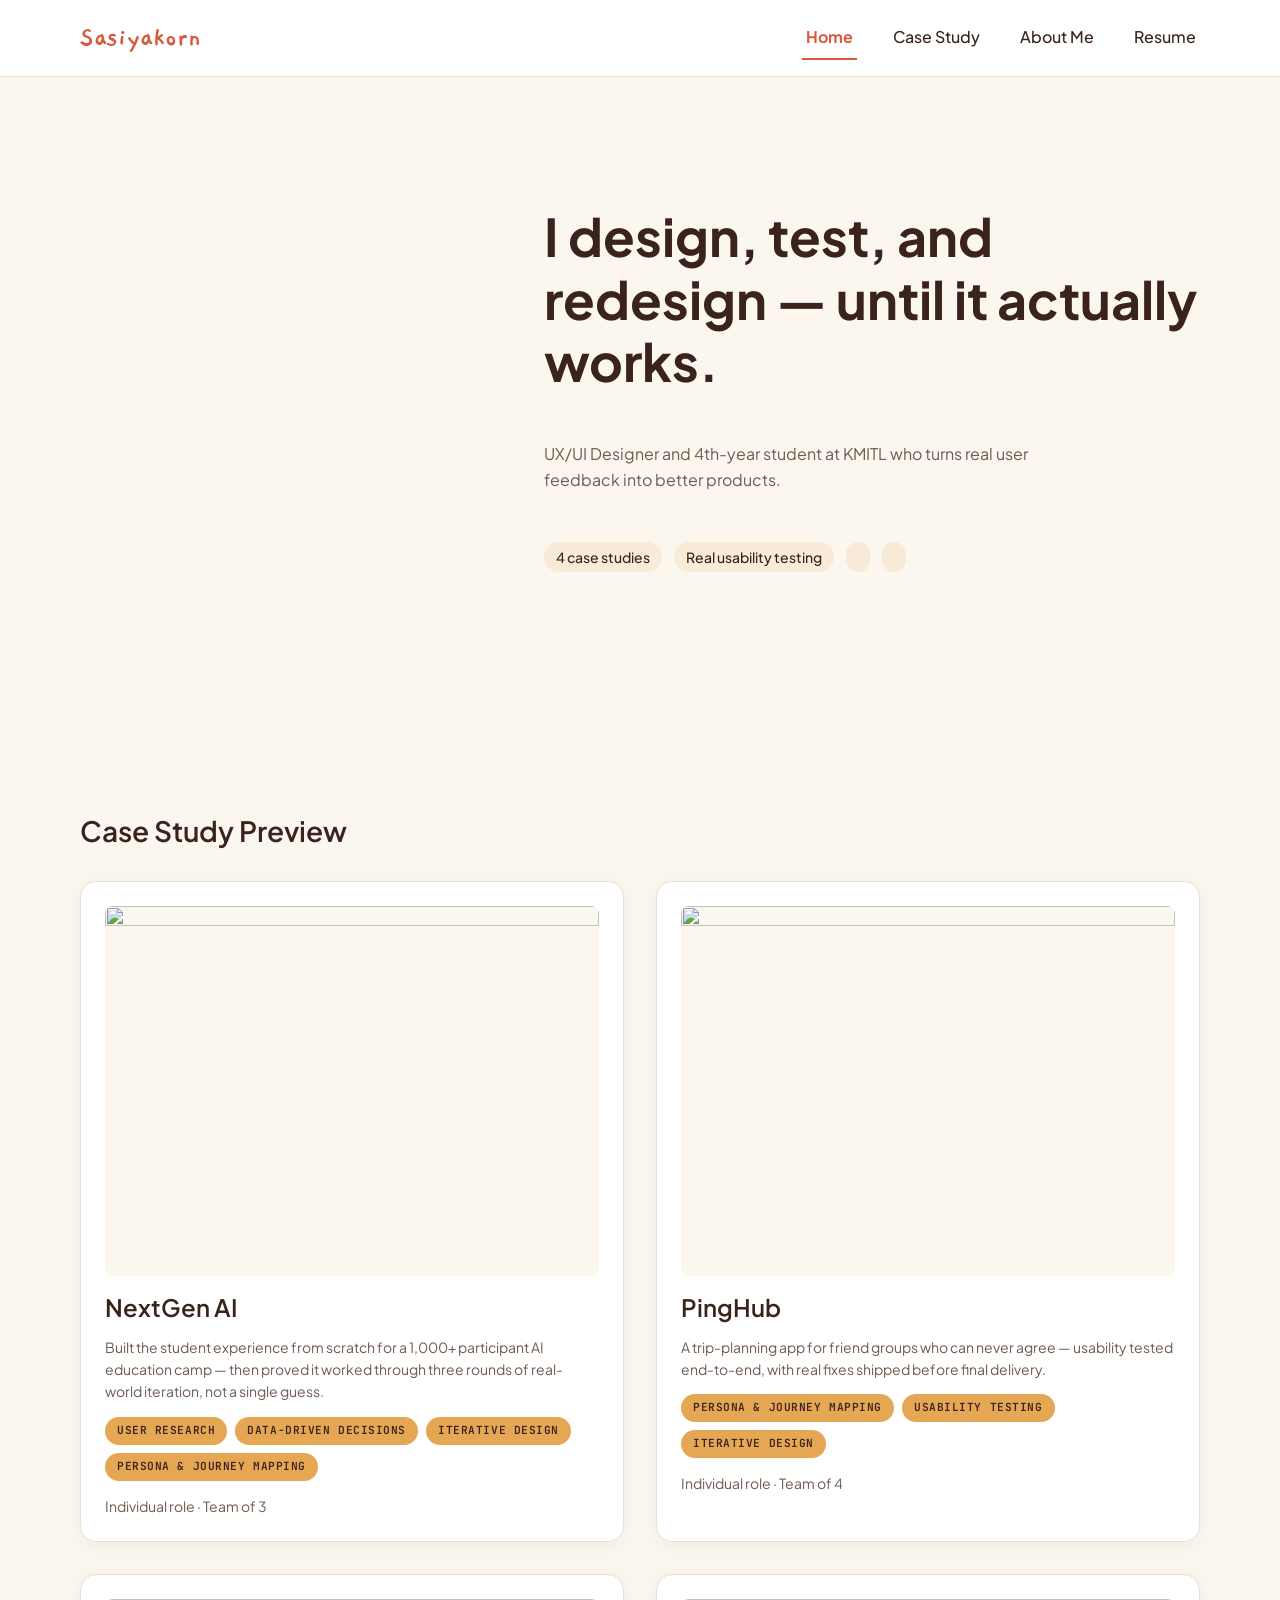
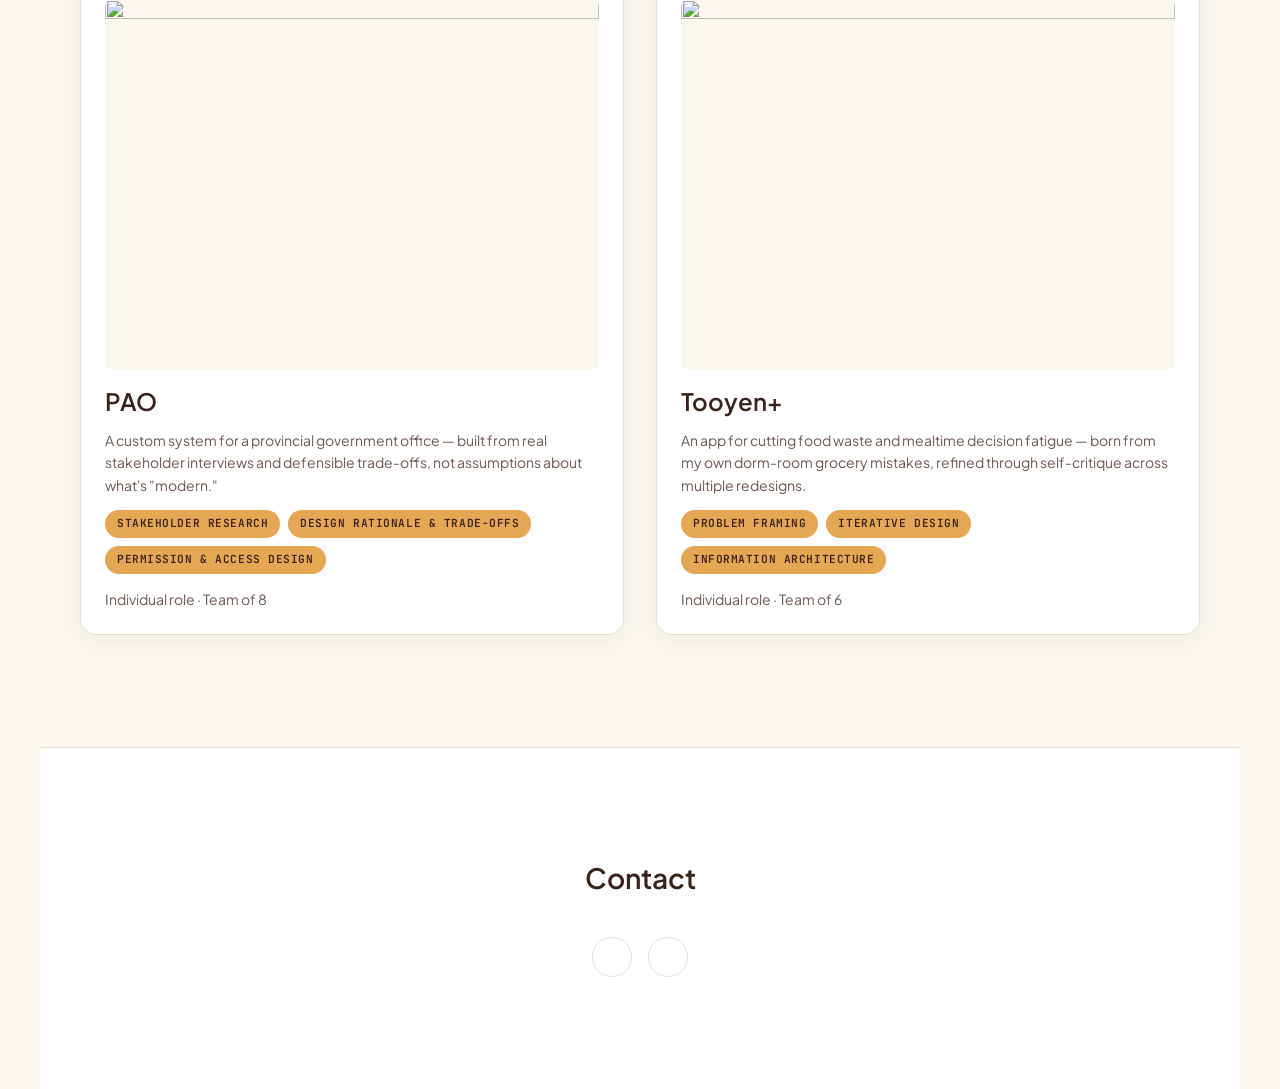
==== index.html @ c7c9c58e "update content" ====
<!DOCTYPE html>
<html lang="th">

<head>
  <meta charset="UTF-8">
  <meta name="viewport" content="width=device-width, initial-scale=1.0">
  <title>Home | [Your Name] — UX/UI Designer Portfolio</title>

  <!-- Google Fonts: Plus Jakarta Sans (Latin) + Kanit (Latin + Thai, for Thai body copy) -->
  <link rel="preconnect" href="https://fonts.googleapis.com">
  <link rel="preconnect" href="https://fonts.gstatic.com" crossorigin>
  <link
    href="https://fonts.googleapis.com/css2?family=Kanit:wght@400;500;600;700&family=Plus+Jakarta+Sans:wght@400;500;600;700&display=swap"
    rel="stylesheet">
  <!-- Nav brand/signature font (Regular + Bold) -->
  <link rel="preconnect" href="https://fonts.googleapis.com">
  <link rel="preconnect" href="https://fonts.gstatic.com" crossorigin>
  <link href="https://fonts.googleapis.com/css2?family=Gaegu:wght@400;700&display=swap" rel="stylesheet">
  <!-- Project tag pill chips (Case Study Preview cards) -->
  <link href="https://fonts.googleapis.com/css2?family=JetBrains+Mono:wght@500;600&display=swap" rel="stylesheet">

  <link rel="stylesheet" href="styles/main.css">
</head>

<body>

  <!-- =========================================================
       GLOBAL NAVIGATION
       Same nav markup copied into: index.html, about.html,
       resume.html, case-studies/template.html (and its copies)
  ========================================================== -->
  <header class="site-header">
    <nav class="main-nav container" aria-label="Main navigation">
      <a href="index.html" class="nav-logo">Sasiyakorn</a>

      <input type="checkbox" id="nav-toggle" class="nav-toggle-checkbox">
      <label for="nav-toggle" class="nav-toggle-label" aria-label="Toggle navigation menu">
        <span class="nav-toggle-icon"></span>
      </label>

      <ul class="nav-list">
        <li class="nav-item"><a href="index.html" class="nav-link" aria-current="page">Home</a></li>
        <li class="nav-item"><a href="index.html#case-study-preview" class="nav-link">Case Study</a></li>
        <li class="nav-item"><a href="about.html" class="nav-link">About Me</a></li>
        <li class="nav-item"><a href="resume.html" class="nav-link">Resume</a></li>
      </ul>
    </nav>
  </header>

  <main>

    <!-- =========================================================
         SITEMAP 1. HOME > HERO SECTION
         ชื่อ, ประโยคแนะนำตัวสั้นๆ 2-3 ประโยค, รูปโปรไฟล์, Skill list
    ========================================================== -->
    <section class="hero-section section container" id="hero">
      <div class="hero-profile-image">
        <!-- placeholder: profile photo -->
        <!-- <img class="hero-profile-img" src="assets/images/profile-home.png" alt=""> -->
        <video autoplay loop muted playsinline width="100%">
          <source src="assets/images/profile-home.mp4" type="video/mp4" />
        </video>
      </div>

      <!-- <h1 class="hero-name hero-title">  <h1 class="hero-name hero-title">Hi there! I am Pingping</h1>
</h1> -->
  <h1 class="hero-name hero-title">I design, test, and redesign — until it actually works.</h1>

      <p class="hero-intro">
        <span class="hero-intro-full">UX/UI Designer and 4th-year student at KMITL who turns real user feedback into better products.</span>
        <span class="hero-intro-short">UX/UI Designer · 4th-year student at KMITL</span>
      </p>

      <ul class="hero-skills-list">
        <!-- placeholder: รายการ Skill ด้าน UX/UI -->
        <li class="hero-skill-item tag">4 case studies</li>
        <li class="hero-skill-item tag">Real usability testing</li>
        <li class="hero-skill-item tag"><!-- e.g. Wireframing --></li>
        <li class="hero-skill-item tag"><!-- e.g. Prototyping --></li>
      </ul>
    </section>

    <!-- =========================================================
         SITEMAP 1. HOME > CASE STUDY PREVIEW
         การ์ดลิงก์ไปยัง 4 โปรเจกต์: NextGen AI, PingHub, PAO, Tooyen+
         เข้าถึงได้ผ่านการ์ดในหน้านี้เท่านั้น (ไม่มีลิงก์ตรงจาก nav)
    ========================================================== -->
    <section class="case-study-preview-section section container" id="case-study-preview">
      <h2 class="section-title">Case Study Preview</h2>

      <div class="case-study-grid portfolio-grid">

        <a href="case-studies/nextgen-ai.html" class="case-study-card card">
          <img class="case-study-card-image" src="assets/images/home/nextgen-ai-thumbnail.png" alt="">
          <h3 class="case-study-card-title">NextGen AI</h3>
          <p class="case-study-card-desc">Built the student experience from scratch for a 1,000+ participant AI education camp —
            then proved it worked through three rounds of real-world iteration, not a single guess.</p>
          <ul class="case-study-card-tags">
            <li class="project-tag">User Research</li>
            <li class="project-tag">Data-Driven Decisions</li>
            <li class="project-tag">Iterative Design</li>
            <li class="project-tag">Persona &amp; Journey Mapping</li>
          </ul>
          <p class="case-study-card-role">Individual role · Team of 3</p>
        </a>

        <a href="case-studies/pinghub.html" class="case-study-card card">
          <img class="case-study-card-image" src="assets/images/home/pinghub-thumbnail.png" alt="">
          <h3 class="case-study-card-title">PingHub</h3>
          <p class="case-study-card-desc">A trip-planning app for friend groups who can never agree — usability tested
            end-to-end, with real fixes shipped before final delivery.</p>
          <ul class="case-study-card-tags">
            <li class="project-tag">Persona &amp; Journey Mapping</li>
            <li class="project-tag">Usability Testing</li>
            <li class="project-tag">Iterative Design</li>
          </ul>
          <p class="case-study-card-role">Individual role · Team of 4</p>
        </a>

        <a href="case-studies/pao.html" class="case-study-card card">
          <img class="case-study-card-image" src="assets/images/home/pao-thumbnail.png" alt="">
          <h3 class="case-study-card-title">PAO</h3>
          <p class="case-study-card-desc">A custom system for a provincial government office — built from real
            stakeholder interviews and defensible trade-offs, not assumptions about what's "modern."</p>
          <ul class="case-study-card-tags">
            <li class="project-tag">Stakeholder Research</li>
            <li class="project-tag">Design Rationale &amp; Trade-offs</li>
            <li class="project-tag">Permission &amp; Access Design</li>
          </ul>
          <p class="case-study-card-role">Individual role · Team of 8</p>
        </a>

        <a href="case-studies/tooyenplus.html" class="case-study-card card">
          <img class="case-study-card-image" src="assets/images/home/tooyenplus-thumbnail.png" alt="">
          <h3 class="case-study-card-title">Tooyen+</h3>
          <p class="case-study-card-desc">An app for cutting food waste and mealtime decision fatigue — born from my own
            dorm-room grocery mistakes, refined through self-critique across multiple redesigns.</p>
          <ul class="case-study-card-tags">
            <li class="project-tag">Problem Framing</li>
            <li class="project-tag">Iterative Design</li>
            <li class="project-tag">Information Architecture</li>
          </ul>
          <p class="case-study-card-role">Individual role · Team of 6</p>
        </a>

      </div>
    </section>

  </main>

  <!-- =========================================================
       SITEMAP 1. HOME > FOOTER (Contact)
       Same footer markup copied into every page
  ========================================================== -->
  <footer class="site-footer section container" id="contact">
    <h2 class="footer-title">Contact</h2>
    <div class="contact-info">
      <p class="contact-email"><!-- placeholder: email --></p>
      <p class="contact-phone"><!-- placeholder: phone --></p>
      <div class="contact-socials">
        <a href="#" class="social-link"><!-- placeholder: LinkedIn --></a>
        <a href="#" class="social-link"><!-- placeholder: Behance / other portfolio link --></a>
      </div>
    </div>
  </footer>

  <!-- <script src="scripts/main.js" defer></script> Phase 2: script -->

</body>

</html>
---- styles/main.css ----
/* ==========================================================================
   1. DESIGN TOKENS (CSS VARIABLES)
   ========================================================================== */
:root {
  /* --- Color Tokens --- */
  --bg-primary: #FBF7EE;      /* Warm Beige / Soft Cream Background */
  --surface: #FFFFFF;         /* White Surface for Cards & Containers */
  --border-color: #EBE0D0;    /* Soft Warm Sand Border */

  /* Typography Colors (Pass WCAG Accessibility) */
  --text-primary: #3A231C;    /* Dark Espresso Brown for Main Text & Headings */
  --text-secondary: #6E5A51;  /* Warm Muted Brown for Subtitles & Meta */
  --text-disabled: #AA9A90;   /* Ash Brown for Placeholders / Muted Elements */

  /* Accent Colors */
  --accent-primary: #D65B3E;   /* Terracotta Coral (Buttons, Links, Highlights) */
  --accent-hover: #B8472C;     /* Darker Terracotta for Hover States */
  --accent-secondary: #E5A754; /* Warm Amber for Badges & Tag Highlights */

  /* --- Typography Scale (Mobile First Defaults) --- */
  --font-family: 'Plus Jakarta Sans', 'Kanit', system-ui, -apple-system, sans-serif;
  --font-mono: 'JetBrains Mono', 'SFMono-Regular', Consolas, monospace;
  
  --fs-hero: 2rem;            /* 32px */
  --fs-h1: 1.75rem;           /* 28px */
  --fs-h2: 1.5rem;            /* 24px */
  --fs-h3: 1.25rem;           /* 20px */
  --fs-body: 1rem;            /* 16px */
  --fs-small: 0.875rem;       /* 14px */

  --lh-tight: 1.2;
  --lh-heading: 1.3;
  --lh-body: 1.6;

  /* --- Spacing & Container (8pt Grid System) --- */
  --container-max-width: 1200px;
  --section-padding-y: 64px;
  --container-padding-x: 20px;
  --gap-grid: 24px;
  --radius-card: 16px;
  --radius-button: 8px;

  /* --- Elevation / Shadow --- */
  --shadow-card: 0 4px 20px rgba(58, 35, 28, 0.05);
  --shadow-hover: 0 8px 30px rgba(58, 35, 28, 0.1);
}

/* --- Responsive Adjustments for Desktop (768px and up) --- */
@media (min-width: 768px) {
  :root {
    --fs-hero: 3.25rem;       /* 52px */
    --fs-h1: 2.25rem;         /* 36px */
    --fs-h2: 1.75rem;         /* 28px */
    --fs-h3: 1.5rem;          /* 24px */
    
    --section-padding-y: 112px;
    --container-padding-x: 40px;
    --gap-grid: 32px;
  }
}

/* ==========================================================================
   2. BASE STYLES & RESET
   ========================================================================== */
* {
  box-sizing: border-box;
  margin: 0;
  padding: 0;
}

body {
  background-color: var(--bg-primary);
  color: var(--text-primary);
  font-family: var(--font-family);
  font-size: var(--fs-body);
  line-height: var(--lh-body);
  -webkit-font-smoothing: antialiased;
}

/* Layout Container */
.container {
  width: 100%;
  max-width: var(--container-max-width);
  margin-left: auto;
  margin-right: auto;
  padding-left: var(--container-padding-x);
  padding-right: var(--container-padding-x);
}

.section {
  padding-top: var(--section-padding-y);
  padding-bottom: var(--section-padding-y);
}

/* ==========================================================================
   3. TYPOGRAPHY CLASSES
   ========================================================================== */
.hero-title {
  font-size: var(--fs-hero);
  line-height: var(--lh-tight);
  font-weight: 700;
  color: var(--text-primary);
}

h1, .h1 {
  font-size: var(--fs-h1);
  line-height: var(--lh-heading);
  font-weight: 700;
  color: var(--text-primary);
}

h2, .h2 {
  font-size: var(--fs-h2);
  line-height: var(--lh-heading);
  font-weight: 600;
  color: var(--text-primary);
}

h3, .h3 {
  font-size: var(--fs-h3);
  line-height: var(--lh-heading);
  font-weight: 600;
  color: var(--text-primary);
}

.text-sub {
  color: var(--text-secondary);
}

.text-accent {
  color: var(--accent-primary);
}

/* ==========================================================================
   4. UI COMPONENTS & UTILITIES
   ========================================================================== */
/* Card Component */
.card {
  background-color: var(--surface);
  border: 1px solid var(--border-color);
  border-radius: var(--radius-card);
  padding: 24px;
  box-shadow: var(--shadow-card);
  transition: transform 0.2s ease, box-shadow 0.2s ease;
}

.card:hover {
  transform: translateY(-4px);
  box-shadow: var(--shadow-hover);
}

/* Primary Button */
.btn-primary {
  display: inline-flex;
  align-items: center;
  justify-content: center;
  background-color: var(--accent-primary);
  color: #FFFFFF;
  font-weight: 600;
  padding: 12px 24px;
  border-radius: var(--radius-button);
  border: none;
  cursor: pointer;
  text-decoration: none;
  transition: background-color 0.2s ease;
}

.btn-primary:hover {
  background-color: var(--accent-hover);
}

/* Skill / Category Tag */
.tag {
  display: inline-block;
  background-color: rgba(229, 167, 84, 0.15); /* Amber tint */
  color: var(--text-primary);
  font-size: var(--fs-small);
  font-weight: 500;
  padding: 4px 12px;
  border-radius: 20px;
}

/* Responsive Grid for Case Studies */
.portfolio-grid {
  display: grid;
  grid-template-columns: 1fr;
  gap: var(--gap-grid);
}

@media (min-width: 768px) {
  .portfolio-grid {
    grid-template-columns: repeat(2, 1fr);
  }
}

.section-title {
  margin-bottom: var(--gap-grid);
}

/* ==========================================================================
   5. BASE LINK STYLES
   ========================================================================== */
a {
  color: var(--accent-primary);
  text-decoration: underline;
  text-decoration-color: transparent;
  transition: color 0.2s ease, text-decoration-color 0.2s ease;
}

a:hover {
  color: var(--accent-hover);
  text-decoration-color: currentColor;
}

a:focus-visible,
button:focus-visible,
input:focus-visible,
label:focus-visible {
  outline: 2px solid var(--accent-primary);
  outline-offset: 2px;
  border-radius: 4px;
}

/* ==========================================================================
   6. NAVIGATION
   ========================================================================== */
.site-header {
  background-color: var(--surface);
  border-bottom: 1px solid var(--border-color);
  position: sticky;
  top: 0;
  z-index: 100;
}

.main-nav {
  position: relative;
  display: flex;
  align-items: center;
  justify-content: space-between;
  padding-top: 16px;
  padding-bottom: 16px;
}

.nav-logo {
  font-family: 'Gaegu', cursive;
  font-size: clamp(1.4rem, 1rem + 1.5vw, 1.75rem);
  font-weight: 700;
  line-height: 1;
  color: var(--accent-primary);
  text-decoration: none;
  transition: opacity 0.2s ease, transform 0.2s ease;
}

.nav-logo:hover {
  opacity: 0.72;
  transform: rotate(-1.5deg);
}

/* Hamburger toggle (CSS-only, checkbox hack — no JS needed until Phase 3) */
.nav-toggle-checkbox {
  position: absolute;
  width: 1px;
  height: 1px;
  overflow: hidden;
  clip: rect(0, 0, 0, 0);
  white-space: nowrap;
}

.nav-toggle-label {
  display: flex;
  align-items: center;
  justify-content: center;
  width: 44px;
  height: 44px;
  cursor: pointer;
  border-radius: var(--radius-button);
}

.nav-toggle-icon,
.nav-toggle-icon::before,
.nav-toggle-icon::after {
  display: block;
  width: 24px;
  height: 2px;
  background-color: var(--text-primary);
  border-radius: 2px;
  transition: transform 0.2s ease, opacity 0.2s ease, background-color 0.2s ease;
}

.nav-toggle-icon {
  position: relative;
}

.nav-toggle-icon::before,
.nav-toggle-icon::after {
  content: "";
  position: absolute;
  left: 0;
}

.nav-toggle-icon::before {
  top: -7px;
}

.nav-toggle-icon::after {
  top: 7px;
}

.nav-toggle-checkbox:checked ~ .nav-toggle-label .nav-toggle-icon {
  background-color: transparent;
}

.nav-toggle-checkbox:checked ~ .nav-toggle-label .nav-toggle-icon::before {
  transform: translateY(7px) rotate(45deg);
}

.nav-toggle-checkbox:checked ~ .nav-toggle-label .nav-toggle-icon::after {
  transform: translateY(-7px) rotate(-45deg);
}

/* Nav links — mobile: hidden dropdown revealed by the checkbox above */
.nav-list {
  display: none;
  flex-direction: column;
  gap: 4px;
  list-style: none;
  position: absolute;
  top: 100%;
  left: 0;
  right: 0;
  background-color: var(--surface);
  border-bottom: 1px solid var(--border-color);
  padding: 16px var(--container-padding-x);
  box-shadow: var(--shadow-card);
}

.nav-toggle-checkbox:checked ~ .nav-list {
  display: flex;
}

.nav-link {
  display: inline-block;
  color: var(--text-primary);
  font-weight: 500;
  text-decoration: none;
  padding: 8px 4px;
  border-bottom: 2px solid transparent;
}

.nav-link:hover {
  color: var(--accent-primary);
}

.nav-link[aria-current="page"] {
  color: var(--accent-primary);
  font-weight: 700;
  border-bottom-color: var(--accent-primary);
}

/* Nav links — desktop: always-visible horizontal row, hamburger hidden */
@media (min-width: 768px) {
  .nav-toggle-label {
    display: none;
  }

  .nav-list {
    display: flex;
    position: static;
    flex-direction: row;
    align-items: center;
    gap: var(--gap-grid);
    background-color: transparent;
    border-bottom: none;
    box-shadow: none;
    padding: 0;
  }
}

/* ==========================================================================
   7. FOOTER
   ========================================================================== */
.site-footer {
  background-color: var(--surface);
  border-top: 1px solid var(--border-color);
  text-align: center;
}

.footer-title {
  margin-bottom: 16px;
}

.contact-info {
  display: flex;
  flex-direction: column;
  align-items: center;
  gap: 8px;
}

.contact-email,
.contact-phone {
  color: var(--text-secondary);
}

.contact-socials {
  display: flex;
  justify-content: center;
  gap: 16px;
  margin-top: 8px;
}

.social-link {
  display: inline-flex;
  align-items: center;
  justify-content: center;
  width: 40px;
  height: 40px;
  border: 1px solid var(--border-color);
  border-radius: 50%;
  color: var(--text-primary);
  text-decoration: none;
  transition: background-color 0.2s ease, color 0.2s ease, border-color 0.2s ease;
}

.social-link:hover {
  background-color: var(--accent-primary);
  border-color: var(--accent-primary);
  color: #FFFFFF;
}

/* ==========================================================================
   8. HOME PAGE (index.html)
   ========================================================================== */
.hero-section {
  display: grid;
  grid-template-columns: 1fr;
  justify-items: center;
  text-align: center;
  gap: var(--gap-grid);
}

.hero-profile-image {
  width: 300px;
  height: 300px;
}

.hero-profile-img {
  width: 100%;
  height: 100%;
  object-fit: cover;
  border-radius: 50%;
  border: 4px solid var(--surface);
  box-shadow: var(--shadow-card);
}

.hero-intro {
  max-width: 560px;
  color: var(--text-secondary);
}

/* Full subline by default; short version swaps in on very small screens
   where the full sentence reads as cramped next to the hero headline. */
.hero-intro-short { display: none; }
@media (max-width: 480px) {
  .hero-intro-full { display: none; }
  .hero-intro-short { display: inline; }
}

.hero-skills-list {
  display: flex;
  flex-wrap: wrap;
  justify-content: center;
  gap: 12px;
  list-style: none;
}

@media (min-width: 768px) {
  .hero-section {
    grid-template-columns: auto 1fr;
    grid-template-areas:
      "image name"
      "image intro"
      "image skills";
    align-items: center;
    justify-items: start;
    text-align: left;
    column-gap: calc(var(--gap-grid) * 2);
    row-gap: 16px;
  }

  .hero-profile-image {
    grid-area: image;
    width: 400px;
    height: 400px;
  }

  .hero-name {
    grid-area: name;
  }

  .hero-intro {
    grid-area: intro;
  }

  .hero-skills-list {
    grid-area: skills;
    justify-content: flex-start;
  }
}

/* Case study preview cards — built on top of .portfolio-grid + .card */
.case-study-card {
  display: flex;
  flex-direction: column;
  gap: 12px;
  color: var(--text-primary);
  text-decoration: none;
}

.case-study-card-image {
  width: 100%;
  aspect-ratio: 4 / 3;
  object-fit: cover;
  border-radius: calc(var(--radius-card) - 8px);
  background-color: var(--bg-primary);
}

.case-study-card-title {
  margin-top: 4px;
}

.case-study-card-desc {
  color: var(--text-secondary);
  font-size: var(--fs-small);
}

/* Project tags — pill-chip version of the case-study pages' .tag-label:
   same accent-secondary background + JetBrains Mono treatment, but a
   plain rounded pill since several of these sit in a row on one card. */
.case-study-card-tags {
  display: flex;
  flex-wrap: wrap;
  gap: 8px;
  margin-top: 2px;
  list-style: none;
}

.project-tag {
  display: inline-flex;
  align-items: center;
  background-color: var(--accent-secondary);
  color: var(--text-primary);
  font-family: var(--font-mono);
  font-size: 0.7rem;
  font-weight: 600;
  letter-spacing: 0.05em;
  text-transform: uppercase;
  padding: 5px 12px;
  border-radius: 100px;
  white-space: nowrap;
}

.case-study-card-role {
  font-size: var(--fs-small);
  color: var(--text-secondary);
  margin-top: 2px;
}

/* ==========================================================================
   9. CASE STUDY PAGE (case-studies/template.html + copies)
   ========================================================== */
.case-study-hero-section {
  display: flex;
  flex-direction: column;
  gap: var(--gap-grid);
}

.case-study-hero-image {
  width: 100%;
  border-radius: var(--radius-card);
  overflow: hidden;
  box-shadow: var(--shadow-card);
  background-color: var(--surface);
}

.case-study-hero-img {
  display: block;
  width: 100%;
  height: auto;
  aspect-ratio: 16 / 9;
  object-fit: cover;
}

.case-study-hook {
  color: var(--text-secondary);
  font-size: var(--fs-h3);
  max-width: 720px;
}

.case-study-meta {
  display: flex;
  flex-direction: column;
  gap: var(--gap-grid);
}

.case-study-meta-label {
  color: var(--text-secondary);
  font-size: var(--fs-small);
  text-transform: uppercase;
  letter-spacing: 0.05em;
  margin-bottom: 8px;
}

.case-study-tools-list {
  display: flex;
  flex-wrap: wrap;
  gap: 8px;
  list-style: none;
}

.case-study-time-value {
  font-weight: 600;
}

@media (min-width: 768px) {
  .case-study-meta {
    flex-direction: row;
    gap: calc(var(--gap-grid) * 2);
  }

  .case-study-tools,
  .case-study-time {
    flex: 1;
  }
}

/* Details section is intentionally minimal here — content/structure
   varies per project and gets filled in per case study later. */
.case-study-details-section {
  display: flex;
  flex-direction: column;
  gap: var(--gap-grid);
}

/* ==========================================================================
   10. RESUME PAGE (resume.html)
   ========================================================================== */
.resume-section {
  display: flex;
  flex-direction: column;
  align-items: center;
  text-align: center;
  gap: var(--gap-grid);
}

.resume-title {
  margin-bottom: 8px;
}

.resume-preview-image {
  width: 100%;
  max-width: 480px;
  border: 1px solid var(--border-color);
  border-radius: var(--radius-card);
  overflow: hidden;
  box-shadow: var(--shadow-hover);
}

.resume-preview-img {
  display: block;
  width: 100%;
  height: auto;
}
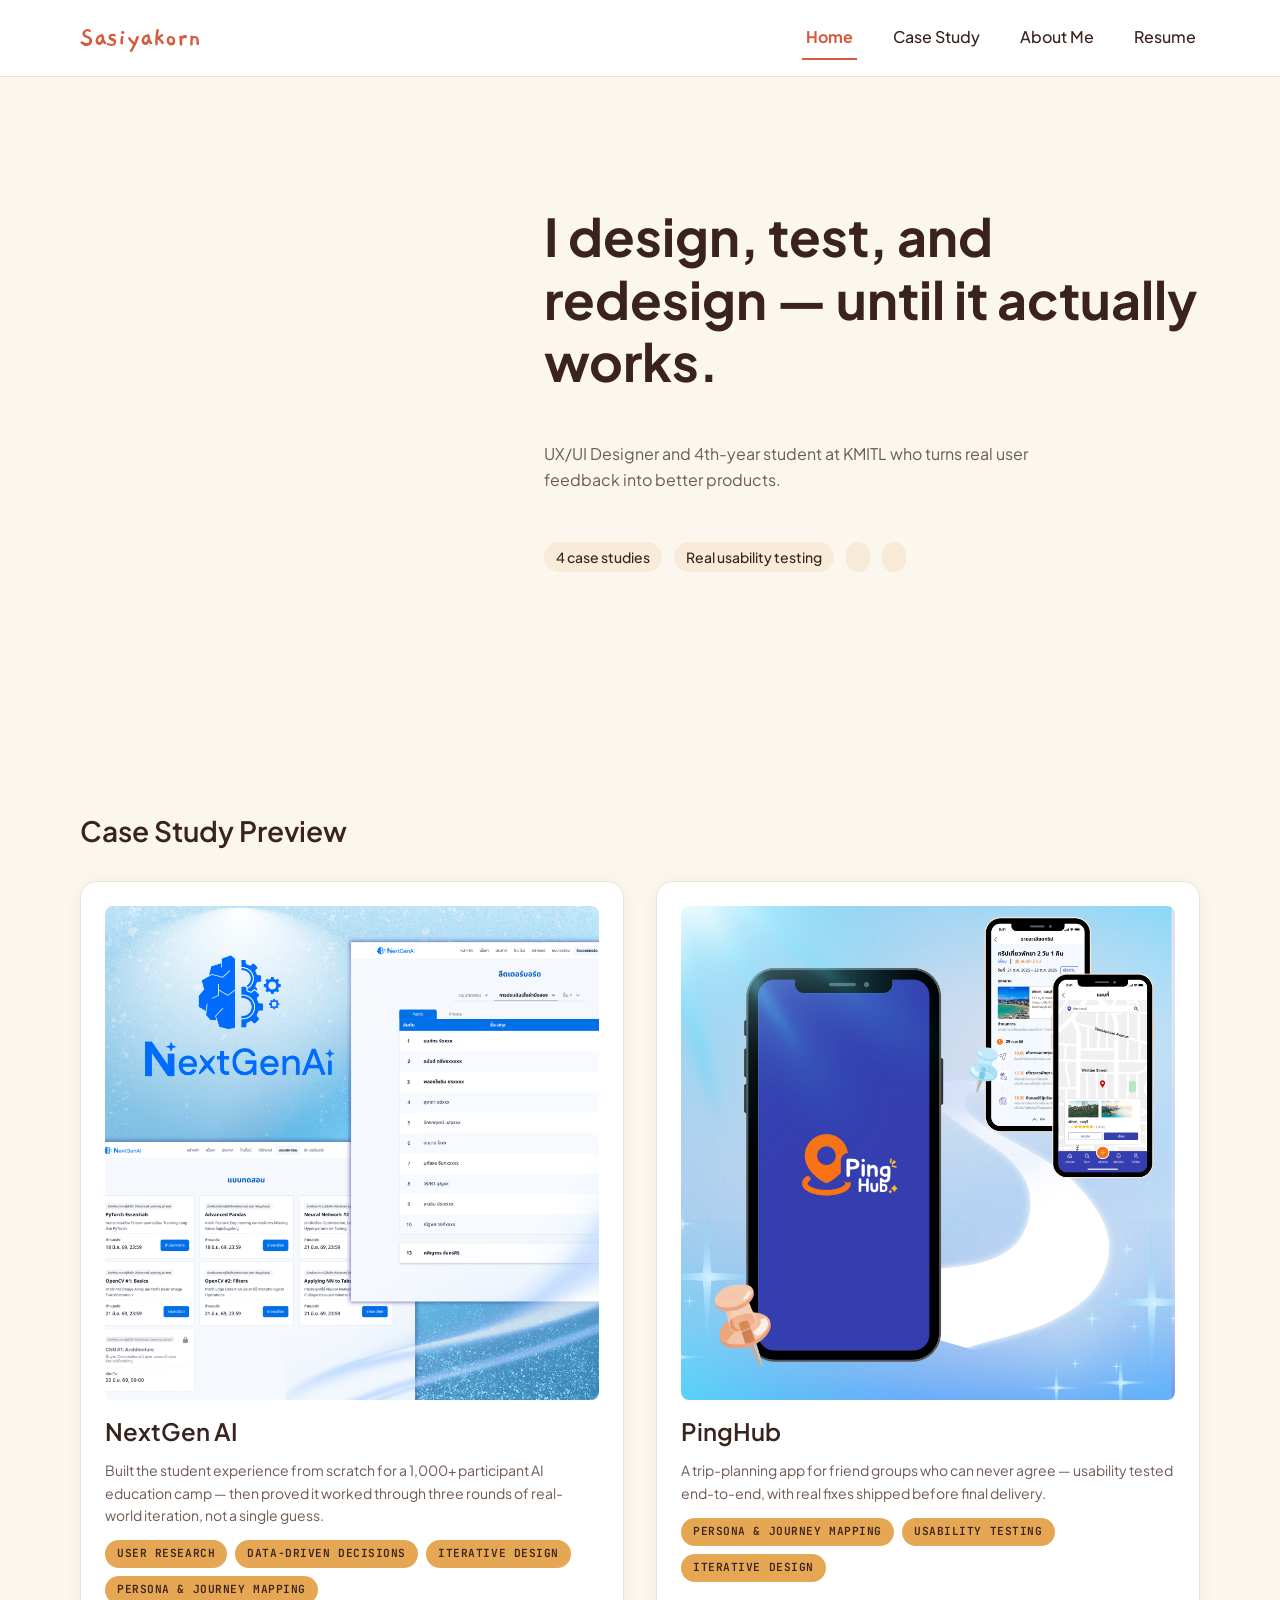
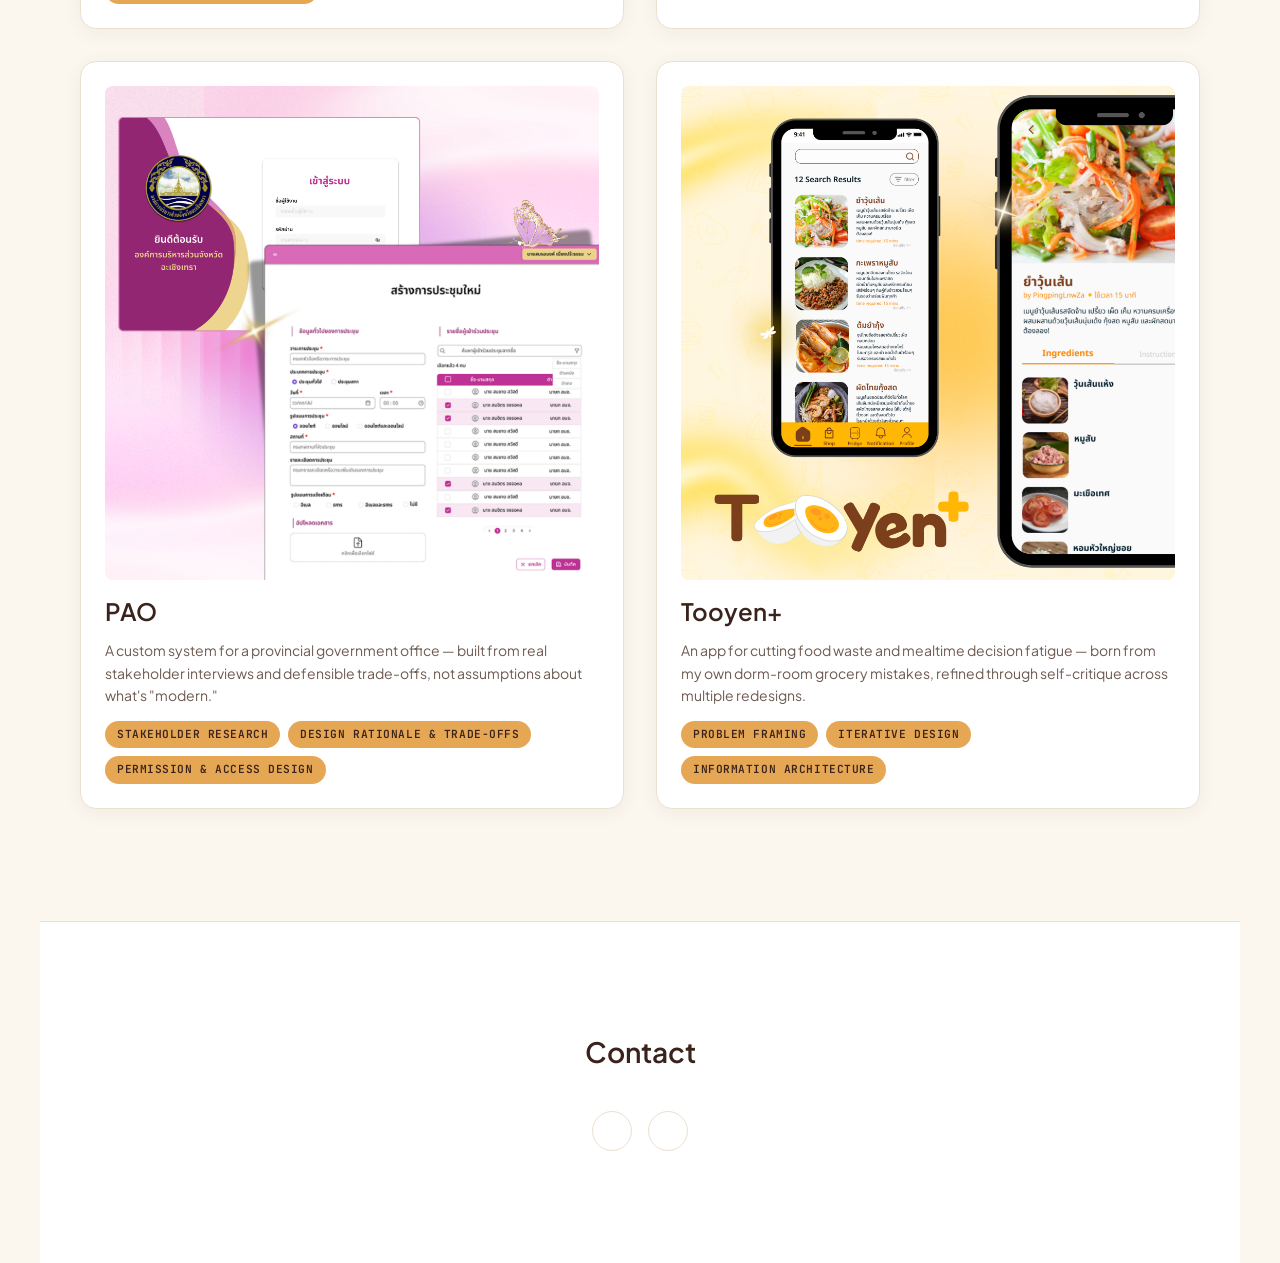
==== commit 99adf08c: "update pics" ====
--- a/index.html
+++ b/index.html
@@ -101,7 +101,7 @@
             <li class="project-tag">Iterative Design</li>
             <li class="project-tag">Persona &amp; Journey Mapping</li>
           </ul>
-          <p class="case-study-card-role">Individual role · Team of 3</p>
+          <!-- <p class="case-study-card-role">Individual role · Team of 3</p> -->
         </a>
 
         <a href="case-studies/pinghub.html" class="case-study-card card">
@@ -114,7 +114,7 @@
             <li class="project-tag">Usability Testing</li>
             <li class="project-tag">Iterative Design</li>
           </ul>
-          <p class="case-study-card-role">Individual role · Team of 4</p>
+          <!-- <p class="case-study-card-role">Individual role · Team of 4</p> -->
         </a>
 
         <a href="case-studies/pao.html" class="case-study-card card">
@@ -127,7 +127,7 @@
             <li class="project-tag">Design Rationale &amp; Trade-offs</li>
             <li class="project-tag">Permission &amp; Access Design</li>
           </ul>
-          <p class="case-study-card-role">Individual role · Team of 8</p>
+          <!-- <p class="case-study-card-role">Individual role · Team of 8</p> -->
         </a>
 
         <a href="case-studies/tooyenplus.html" class="case-study-card card">
@@ -140,7 +140,7 @@
             <li class="project-tag">Iterative Design</li>
             <li class="project-tag">Information Architecture</li>
           </ul>
-          <p class="case-study-card-role">Individual role · Team of 6</p>
+          <!-- <p class="case-study-card-role">Individual role · Team of 6</p> -->
         </a>
 
       </div>
--- a/styles/main.css
+++ b/styles/main.css
@@ -518,7 +518,7 @@
 
 .case-study-card-image {
   width: 100%;
-  aspect-ratio: 4 / 3;
+  aspect-ratio: 1/1;
   object-fit: cover;
   border-radius: calc(var(--radius-card) - 8px);
   background-color: var(--bg-primary);
@@ -665,9 +665,19 @@
   box-shadow: var(--shadow-hover);
 }
 
-.resume-preview-img {
+/* Live embed of the actual resume PDF (native browser PDF viewer) —
+   sized to an A4 portrait ratio so it stays responsive without JS. */
+.resume-preview-frame {
   display: block;
   width: 100%;
-  height: auto;
-}
-
+  aspect-ratio: 1 / 1.414;
+  border: none;
+  background-color: var(--surface);
+}
+
+.resume-preview-fallback {
+  padding: 24px;
+  color: var(--text-secondary);
+  font-size: var(--fs-small);
+}
+
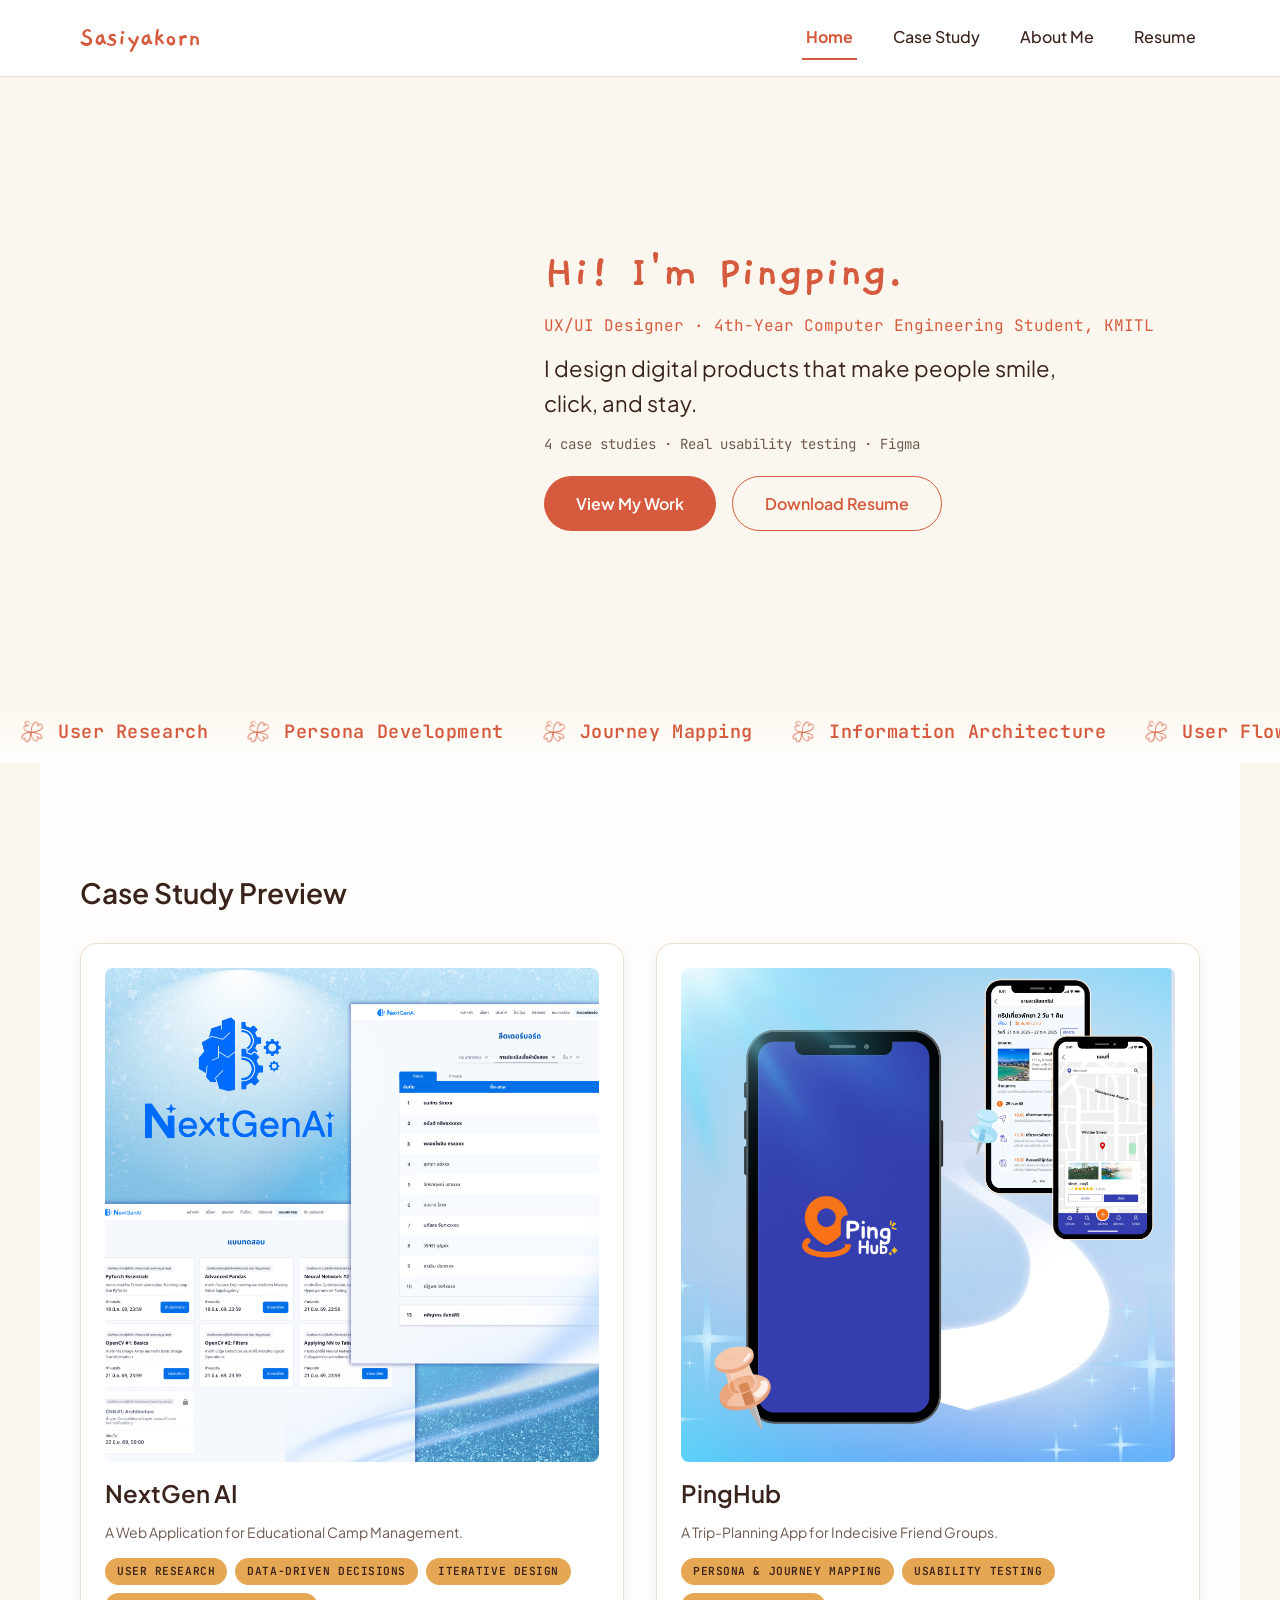
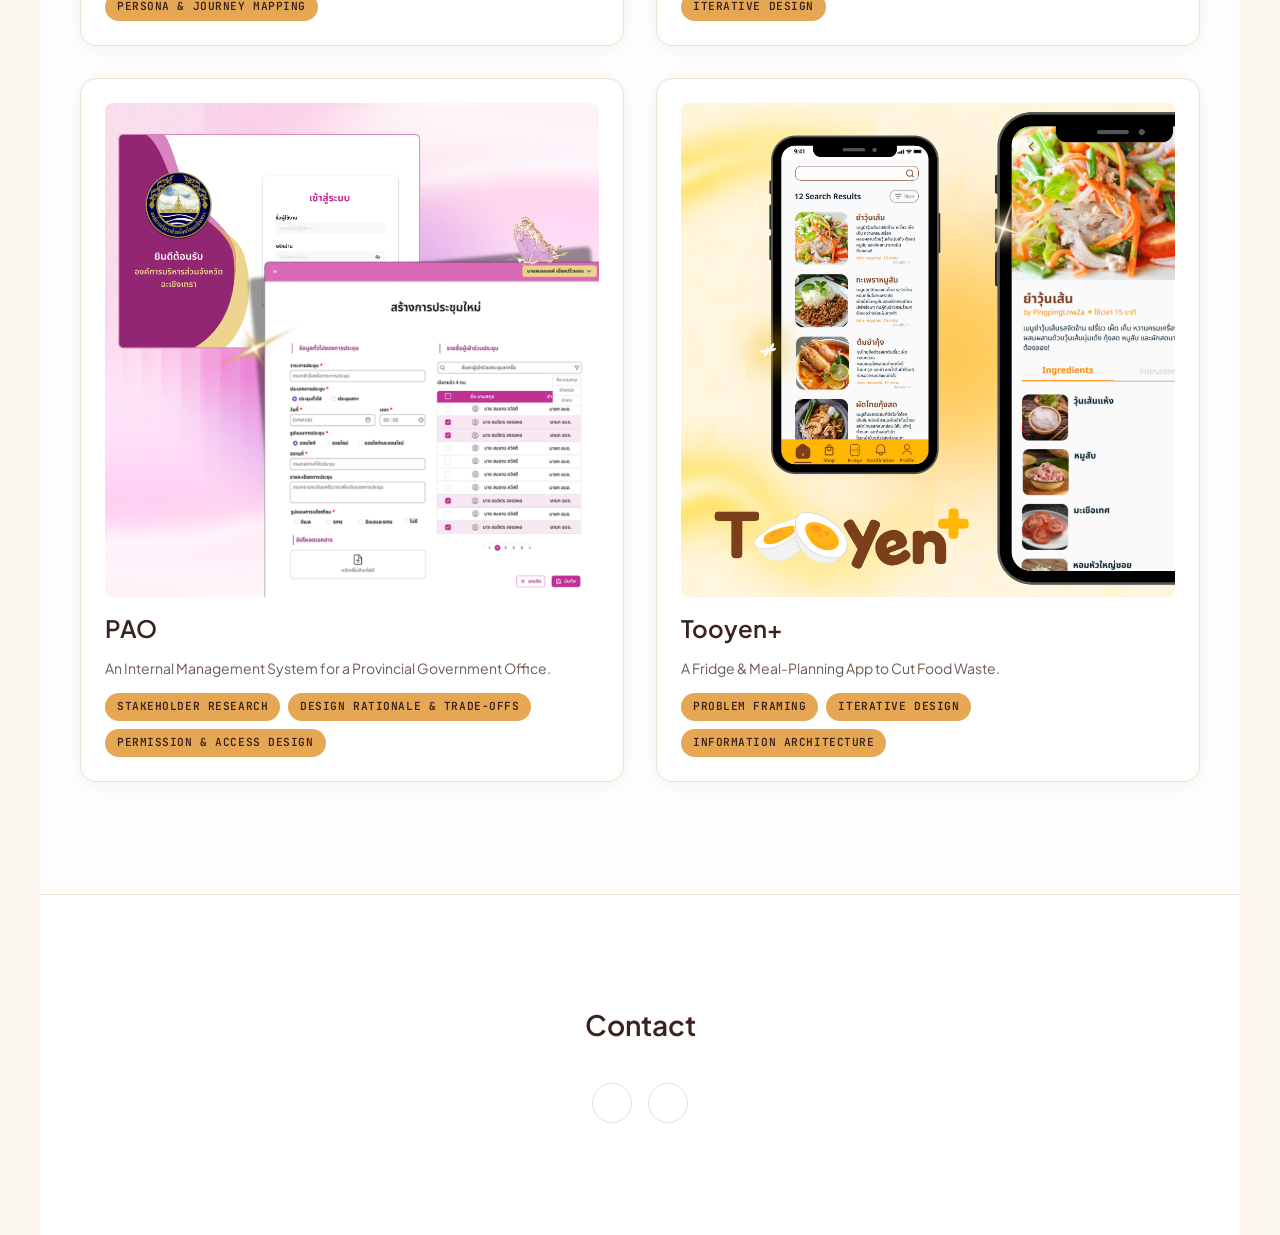
==== commit 2c40ea95: "update hero and project css" ====
--- a/index.html
+++ b/index.html
@@ -4,19 +4,19 @@
 <head>
   <meta charset="UTF-8">
   <meta name="viewport" content="width=device-width, initial-scale=1.0">
-  <title>Home | [Your Name] — UX/UI Designer Portfolio</title>
-
+  <title>Sasiyakorn — UX/UI Designer Portfolio</title>
+<link rel="icon" type="image/png" href="assets/my-logo.png">
   <!-- Google Fonts: Plus Jakarta Sans (Latin) + Kanit (Latin + Thai, for Thai body copy) -->
   <link rel="preconnect" href="https://fonts.googleapis.com">
   <link rel="preconnect" href="https://fonts.gstatic.com" crossorigin>
   <link
     href="https://fonts.googleapis.com/css2?family=Kanit:wght@400;500;600;700&family=Plus+Jakarta+Sans:wght@400;500;600;700&display=swap"
     rel="stylesheet">
-  <!-- Nav brand/signature font (Regular + Bold) -->
+  <!-- Nav brand/signature font (Regular + Bold) — also reused for the hero greeting -->
   <link rel="preconnect" href="https://fonts.googleapis.com">
   <link rel="preconnect" href="https://fonts.gstatic.com" crossorigin>
   <link href="https://fonts.googleapis.com/css2?family=Gaegu:wght@400;700&display=swap" rel="stylesheet">
-  <!-- Project tag pill chips (Case Study Preview cards) -->
+  <!-- Project tag pill chips (Case Study Preview cards) + hero meta line -->
   <link href="https://fonts.googleapis.com/css2?family=JetBrains+Mono:wght@500;600&display=swap" rel="stylesheet">
 
   <link rel="stylesheet" href="styles/main.css">
@@ -51,7 +51,12 @@
 
     <!-- =========================================================
          SITEMAP 1. HOME > HERO SECTION
-         ชื่อ, ประโยคแนะนำตัวสั้นๆ 2-3 ประโยค, รูปโปรไฟล์, Skill list
+         REDESIGNED per Figma reference (image + pasted HTML).
+         Kept: profile video on the left, hero-intro-full/short
+         mobile-truncation pattern already in the codebase.
+         Changed: greeting-style H1, mono subtitle + meta line,
+         two pill CTAs, tag pill list removed. See main.css
+         section 8 for the matching style block.
     ========================================================== -->
     <section class="hero-section section container" id="hero">
       <div class="hero-profile-image">
@@ -62,28 +67,71 @@
         </video>
       </div>
 
-      <!-- <h1 class="hero-name hero-title">  <h1 class="hero-name hero-title">Hi there! I am Pingping</h1>
-</h1> -->
-  <h1 class="hero-name hero-title">I design, test, and redesign — until it actually works.</h1>
-
-      <p class="hero-intro">
-        <span class="hero-intro-full">UX/UI Designer and 4th-year student at KMITL who turns real user feedback into better products.</span>
-        <span class="hero-intro-short">UX/UI Designer · 4th-year student at KMITL</span>
-      </p>
-
-      <ul class="hero-skills-list">
-        <!-- placeholder: รายการ Skill ด้าน UX/UI -->
-        <li class="hero-skill-item tag">4 case studies</li>
-        <li class="hero-skill-item tag">Real usability testing</li>
-        <li class="hero-skill-item tag"><!-- e.g. Wireframing --></li>
-        <li class="hero-skill-item tag"><!-- e.g. Prototyping --></li>
-      </ul>
+      <div class="hero-content">
+        <h1 class="hero-greeting">Hi! I'm Pingping.</h1>
+
+        <p class="hero-role">UX/UI Designer · 4th-Year Computer Engineering Student, KMITL</p>
+
+        <p class="hero-intro">
+          <span class="hero-intro-full">I design digital products that make people smile, click, and stay.</span>
+          <span class="hero-intro-short">I design products people actually enjoy using.</span>
+        </p>
+
+        <p class="hero-meta">4 case studies · Real usability testing · Figma</p>
+
+        <div class="hero-cta-group">
+          <a href="#case-study-preview" class="btn-primary hero-btn-primary">View My Work</a>
+          <a href="resume.html" class="hero-btn-secondary">Download Resume</a>
+        </div>
+      </div>
+    </section>
+
+    <!-- =========================================================
+         NEW: SKILLS MARQUEE
+         Infinite, responsive, pure-CSS scroll (no JS needed).
+         Keywords pulled from resume's "UX Research & Design
+         Process" line. Separated by ONE repeating placeholder
+         doodle — swap assets/images/marquee/marquee-doodle.svg
+         for your own drawn icon whenever it's ready; the file
+         name and size can stay the same.
+    ========================================================== -->
+    <section class="skills-marquee-section" aria-label="Design process skills">
+      <div class="skills-marquee-track">
+        <ul class="skills-marquee-list">
+          <li class="skills-marquee-item"><img class="skills-marquee-icon" src="assets/images/marquee/marquee-doodle.png" alt=""><span>User Research</span></li>
+          <li class="skills-marquee-item"><img class="skills-marquee-icon" src="assets/images/marquee/marquee-doodle.png" alt=""><span>Persona Development</span></li>
+          <li class="skills-marquee-item"><img class="skills-marquee-icon" src="assets/images/marquee/marquee-doodle.png" alt=""><span>Journey Mapping</span></li>
+          <li class="skills-marquee-item"><img class="skills-marquee-icon" src="assets/images/marquee/marquee-doodle.png" alt=""><span>Information Architecture</span></li>
+          <li class="skills-marquee-item"><img class="skills-marquee-icon" src="assets/images/marquee/marquee-doodle.png" alt=""><span>User Flow</span></li>
+          <li class="skills-marquee-item"><img class="skills-marquee-icon" src="assets/images/marquee/marquee-doodle.png" alt=""><span>Usability Testing</span></li>
+          <li class="skills-marquee-item"><img class="skills-marquee-icon" src="assets/images/marquee/marquee-doodle.png" alt=""><span>User Story Mapping</span></li>
+          <li class="skills-marquee-item"><img class="skills-marquee-icon" src="assets/images/marquee/marquee-doodle.png" alt=""><span>Wireframing</span></li>
+          <li class="skills-marquee-item"><img class="skills-marquee-icon" src="assets/images/marquee/marquee-doodle.png" alt=""><span>Prototyping</span></li>
+          <li class="skills-marquee-item"><img class="skills-marquee-icon" src="assets/images/marquee/marquee-doodle.png" alt=""><span>Design Systems</span></li>
+        </ul>
+        <!-- Exact duplicate, hidden from assistive tech: makes the 50% translateX loop seamless -->
+        <ul class="skills-marquee-list" aria-hidden="true">
+          <li class="skills-marquee-item"><img class="skills-marquee-icon" src="assets/images/marquee/marquee-doodle.png" alt=""><span>User Research</span></li>
+          <li class="skills-marquee-item"><img class="skills-marquee-icon" src="assets/images/marquee/marquee-doodle.png" alt=""><span>Persona Development</span></li>
+          <li class="skills-marquee-item"><img class="skills-marquee-icon" src="assets/images/marquee/marquee-doodle.png" alt=""><span>Journey Mapping</span></li>
+          <li class="skills-marquee-item"><img class="skills-marquee-icon" src="assets/images/marquee/marquee-doodle.png" alt=""><span>Information Architecture</span></li>
+          <li class="skills-marquee-item"><img class="skills-marquee-icon" src="assets/images/marquee/marquee-doodle.png" alt=""><span>User Flow</span></li>
+          <li class="skills-marquee-item"><img class="skills-marquee-icon" src="assets/images/marquee/marquee-doodle.png" alt=""><span>Usability Testing</span></li>
+          <li class="skills-marquee-item"><img class="skills-marquee-icon" src="assets/images/marquee/marquee-doodle.png" alt=""><span>User Story Mapping</span></li>
+          <li class="skills-marquee-item"><img class="skills-marquee-icon" src="assets/images/marquee/marquee-doodle.png" alt=""><span>Wireframing</span></li>
+          <li class="skills-marquee-item"><img class="skills-marquee-icon" src="assets/images/marquee/marquee-doodle.png" alt=""><span>Prototyping</span></li>
+          <li class="skills-marquee-item"><img class="skills-marquee-icon" src="assets/images/marquee/marquee-doodle.png" alt=""><span>Design Systems</span></li>
+        </ul>
+      </div>
     </section>
 
     <!-- =========================================================
          SITEMAP 1. HOME > CASE STUDY PREVIEW
          การ์ดลิงก์ไปยัง 4 โปรเจกต์: NextGen AI, PingHub, PAO, Tooyen+
          เข้าถึงได้ผ่านการ์ดในหน้านี้เท่านั้น (ไม่มีลิงก์ตรงจาก nav)
+         Descriptions rewritten to one short, connector-free line
+         each — see the response text for the other 3 options
+         considered for each project.
     ========================================================== -->
     <section class="case-study-preview-section section container" id="case-study-preview">
       <h2 class="section-title">Case Study Preview</h2>
@@ -93,8 +141,7 @@
         <a href="case-studies/nextgen-ai.html" class="case-study-card card">
           <img class="case-study-card-image" src="assets/images/home/nextgen-ai-thumbnail.png" alt="">
           <h3 class="case-study-card-title">NextGen AI</h3>
-          <p class="case-study-card-desc">Built the student experience from scratch for a 1,000+ participant AI education camp —
-            then proved it worked through three rounds of real-world iteration, not a single guess.</p>
+          <p class="case-study-card-desc">A Web Application for Educational Camp Management.</p>
           <ul class="case-study-card-tags">
             <li class="project-tag">User Research</li>
             <li class="project-tag">Data-Driven Decisions</li>
@@ -107,8 +154,7 @@
         <a href="case-studies/pinghub.html" class="case-study-card card">
           <img class="case-study-card-image" src="assets/images/home/pinghub-thumbnail.png" alt="">
           <h3 class="case-study-card-title">PingHub</h3>
-          <p class="case-study-card-desc">A trip-planning app for friend groups who can never agree — usability tested
-            end-to-end, with real fixes shipped before final delivery.</p>
+          <p class="case-study-card-desc">A Trip-Planning App for Indecisive Friend Groups.</p>
           <ul class="case-study-card-tags">
             <li class="project-tag">Persona &amp; Journey Mapping</li>
             <li class="project-tag">Usability Testing</li>
@@ -120,8 +166,7 @@
         <a href="case-studies/pao.html" class="case-study-card card">
           <img class="case-study-card-image" src="assets/images/home/pao-thumbnail.png" alt="">
           <h3 class="case-study-card-title">PAO</h3>
-          <p class="case-study-card-desc">A custom system for a provincial government office — built from real
-            stakeholder interviews and defensible trade-offs, not assumptions about what's "modern."</p>
+          <p class="case-study-card-desc">An Internal Management System for a Provincial Government Office.</p>
           <ul class="case-study-card-tags">
             <li class="project-tag">Stakeholder Research</li>
             <li class="project-tag">Design Rationale &amp; Trade-offs</li>
@@ -133,8 +178,7 @@
         <a href="case-studies/tooyenplus.html" class="case-study-card card">
           <img class="case-study-card-image" src="assets/images/home/tooyenplus-thumbnail.png" alt="">
           <h3 class="case-study-card-title">Tooyen+</h3>
-          <p class="case-study-card-desc">An app for cutting food waste and mealtime decision fatigue — born from my own
-            dorm-room grocery mistakes, refined through self-critique across multiple redesigns.</p>
+          <p class="case-study-card-desc">A Fridge &amp; Meal-Planning App to Cut Food Waste.</p>
           <ul class="case-study-card-tags">
             <li class="project-tag">Problem Framing</li>
             <li class="project-tag">Iterative Design</li>
--- a/styles/main.css
+++ b/styles/main.css
@@ -3,7 +3,8 @@
    ========================================================================== */
 :root {
   /* --- Color Tokens --- */
-  --bg-primary: #FBF7EE;      /* Warm Beige / Soft Cream Background */
+  --bg-primary: #FBF7EE;      /* Warm Beige / Soft Cream Background — Hero only */
+  --bg-secondary: #FFFEFC;    /* NEW — background for every section other than the Hero */
   --surface: #FFFFFF;         /* White Surface for Cards & Containers */
   --border-color: #EBE0D0;    /* Soft Warm Sand Border */
 
@@ -452,9 +453,39 @@
   box-shadow: var(--shadow-card);
 }
 
+/* --- Hero copy block (redesign) ------------------------------------------
+   Replaces the old hero-name / hero-intro / hero-skills-list trio with a
+   single stacked column: greeting -> role -> tagline -> meta -> CTAs.
+   Reuses the site's existing tokens (accent-primary, font-family,
+   font-mono, Gaegu) rather than the one-off colors/fonts in the Figma
+   export, so the hero stays consistent with the rest of the portfolio.
+--------------------------------------------------------------------------- */
+.hero-content {
+  display: flex;
+  flex-direction: column;
+  align-items: center;
+  gap: 12px;
+}
+
+.hero-greeting {
+  font-family: 'Gaegu', cursive; /* reuses the nav-logo's signature font */
+  font-weight: 700;
+  font-size: clamp(2.25rem, 1.7rem + 2.2vw, 3rem);
+  line-height: 1.15;
+  color: var(--accent-primary);
+}
+
+.hero-role {
+  font-family: var(--font-mono);
+  font-size: var(--fs-body);
+  color: var(--accent-primary);
+}
+
 .hero-intro {
   max-width: 560px;
-  color: var(--text-secondary);
+  color: var(--text-primary);
+  font-size: 1.15rem;
+  line-height: var(--lh-body);
 }
 
 /* Full subline by default; short version swaps in on very small screens
@@ -465,49 +496,146 @@
   .hero-intro-short { display: inline; }
 }
 
-.hero-skills-list {
+.hero-meta {
+  font-family: var(--font-mono);
+  font-size: var(--fs-small);
+  color: var(--text-secondary);
+}
+
+.hero-cta-group {
   display: flex;
   flex-wrap: wrap;
   justify-content: center;
-  gap: 12px;
-  list-style: none;
+  gap: 16px;
+  margin-top: 8px;
+}
+
+.hero-btn-primary {
+  border-radius: 100px;
+  padding: 14px 32px;
+}
+
+.hero-btn-secondary {
+  display: inline-flex;
+  align-items: center;
+  justify-content: center;
+  background-color: transparent;
+  color: var(--accent-primary);
+  font-weight: 600;
+  padding: 14px 32px;
+  border-radius: 100px;
+  border: 1.5px solid var(--accent-primary);
+  text-decoration: none;
+  transition: background-color 0.2s ease, color 0.2s ease;
+}
+
+.hero-btn-secondary:hover {
+  background-color: var(--accent-primary);
+  color: #FFFFFF;
 }
 
 @media (min-width: 768px) {
   .hero-section {
     grid-template-columns: auto 1fr;
-    grid-template-areas:
-      "image name"
-      "image intro"
-      "image skills";
     align-items: center;
     justify-items: start;
     text-align: left;
     column-gap: calc(var(--gap-grid) * 2);
-    row-gap: 16px;
   }
 
   .hero-profile-image {
-    grid-area: image;
     width: 400px;
     height: 400px;
   }
 
-  .hero-name {
-    grid-area: name;
+  .hero-content {
+    align-items: flex-start;
   }
 
   .hero-intro {
-    grid-area: intro;
-  }
-
-  .hero-skills-list {
-    grid-area: skills;
+    font-size: 1.375rem;
+  }
+
+  .hero-cta-group {
     justify-content: flex-start;
   }
 }
 
+/* --- Skills marquee --------------------------------------------------------
+   Pure CSS infinite loop: the track holds two identical <ul> lists side by
+   side (the second is aria-hidden) and animates translateX(-50%), which is
+   exactly the width of one list — so it wraps seamlessly. No JS required.
+--------------------------------------------------------------------------- */
+.skills-marquee-section {
+  overflow: hidden;
+  background: linear-gradient(180deg, var(--bg-primary) 0%, var(--bg-secondary) 100%);
+  /* border-top: 1px solid var(--border-color);
+  border-bottom: 1px solid var(--border-color); */
+  padding: 16px 0;
+}
+
+.skills-marquee-track {
+  display: flex;
+  width: max-content;
+  animation: skills-marquee-scroll 60s linear infinite;
+}
+
+.skills-marquee-list {
+  display: flex;
+  align-items: center;
+  flex-shrink: 0;
+  gap: 36px;
+  padding: 0 18px;
+  list-style: none;
+}
+
+.skills-marquee-item {
+  display: flex;
+  align-items: center;
+  gap: 10px;
+  white-space: nowrap;
+  color: var(--accent-primary);
+  font-family: var(--font-mono);
+  font-weight: 600;
+  font-size: 0.95rem;
+  /* text-transform: uppercase; */
+  letter-spacing: 0.03em;
+}
+
+.skills-marquee-icon {
+  width: 22px;
+  height: 22px;
+  flex-shrink: 0;
+}
+
+@keyframes skills-marquee-scroll {
+  from { transform: translateX(0); }
+  to   { transform: translateX(-50%); }
+}
+
+@media (min-width: 768px) {
+  .skills-marquee-item {
+    font-size: 1.15rem;
+  }
+
+  .skills-marquee-icon {
+    width: 30px;
+    height: 30px;
+  }
+}
+
+/* Respect reduced-motion preference: freeze the marquee instead of animating */
+@media (prefers-reduced-motion: reduce) {
+  .skills-marquee-track {
+    animation: none;
+  }
+}
+
 /* Case study preview cards — built on top of .portfolio-grid + .card */
+.case-study-preview-section {
+  background-color: var(--bg-secondary); /* NEW — every non-hero section sits on this off-white */
+}
+
 .case-study-card {
   display: flex;
   flex-direction: column;
@@ -679,5 +807,4 @@
   padding: 24px;
   color: var(--text-secondary);
   font-size: var(--fs-small);
-}
-
+}
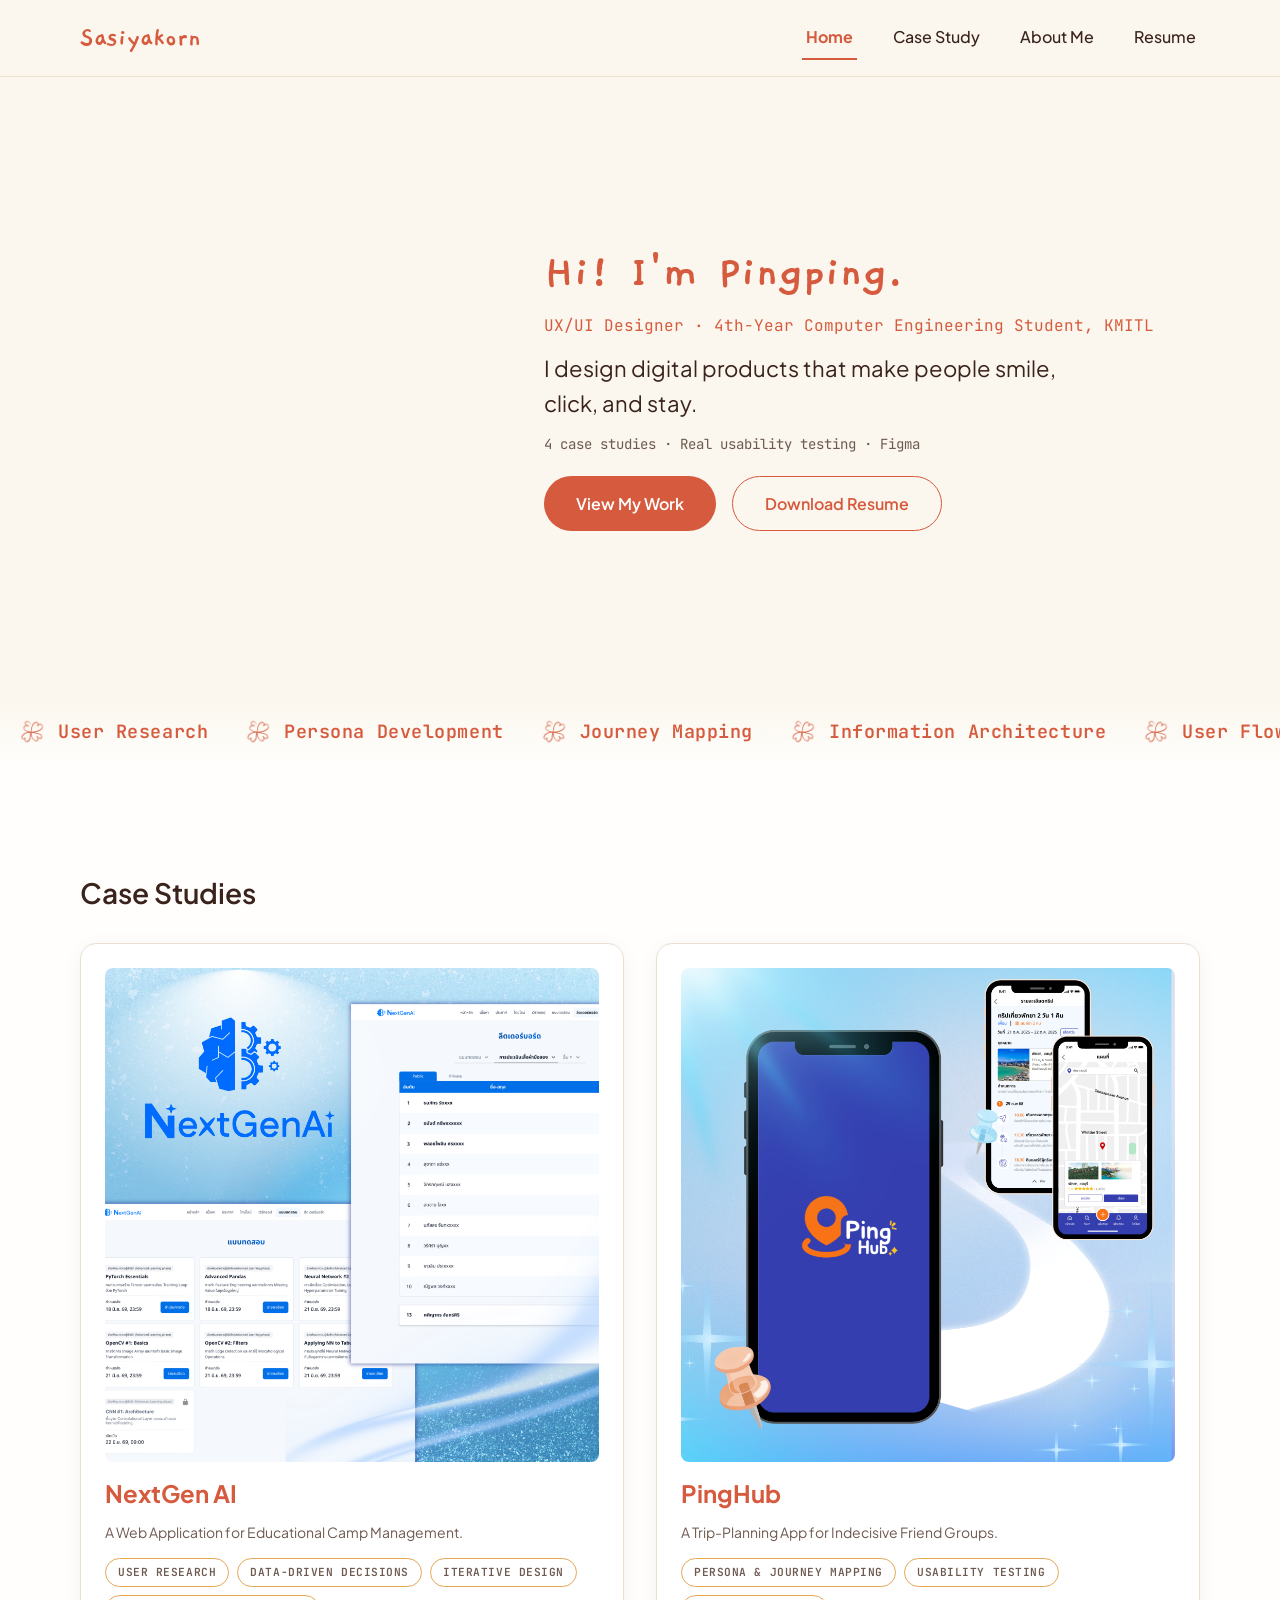
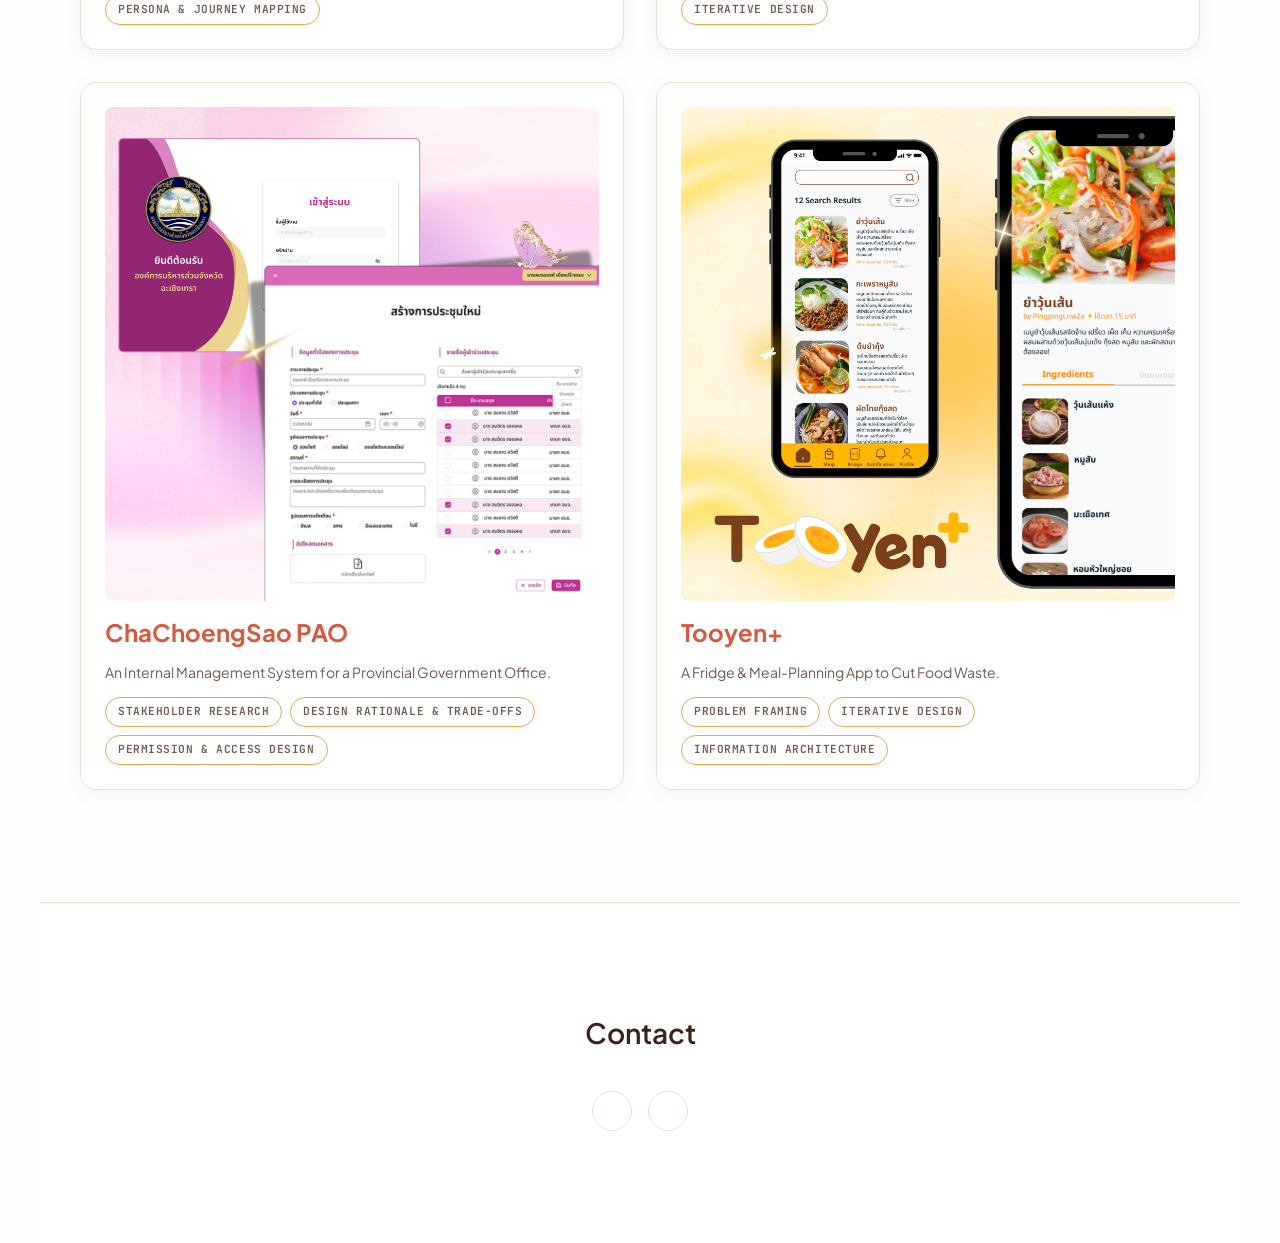
==== commit 557e9a71: "index update" ====
--- a/index.html
+++ b/index.html
@@ -22,7 +22,7 @@
   <link rel="stylesheet" href="styles/main.css">
 </head>
 
-<body>
+<body class="page-home">
 
   <!-- =========================================================
        GLOBAL NAVIGATION
@@ -58,6 +58,7 @@
          two pill CTAs, tag pill list removed. See main.css
          section 8 for the matching style block.
     ========================================================== -->
+    <div class="hero-bg-full">
     <section class="hero-section section container" id="hero">
       <div class="hero-profile-image">
         <!-- placeholder: profile photo -->
@@ -85,6 +86,7 @@
         </div>
       </div>
     </section>
+    </div>
 
     <!-- =========================================================
          NEW: SKILLS MARQUEE
@@ -134,7 +136,7 @@
          considered for each project.
     ========================================================== -->
     <section class="case-study-preview-section section container" id="case-study-preview">
-      <h2 class="section-title">Case Study Preview</h2>
+      <h2 class="section-title">Case Studies</h2>
 
       <div class="case-study-grid portfolio-grid">
 
@@ -165,7 +167,7 @@
 
         <a href="case-studies/pao.html" class="case-study-card card">
           <img class="case-study-card-image" src="assets/images/home/pao-thumbnail.png" alt="">
-          <h3 class="case-study-card-title">PAO</h3>
+          <h3 class="case-study-card-title">ChaChoengSao PAO </h3>
           <p class="case-study-card-desc">An Internal Management System for a Provincial Government Office.</p>
           <ul class="case-study-card-tags">
             <li class="project-tag">Stakeholder Research</li>
--- a/styles/main.css
+++ b/styles/main.css
@@ -226,7 +226,7 @@
    6. NAVIGATION
    ========================================================================== */
 .site-header {
-  background-color: var(--surface);
+  background-color: var(--bg-primary);
   border-bottom: 1px solid var(--border-color);
   position: sticky;
   top: 0;
@@ -329,7 +329,7 @@
   top: 100%;
   left: 0;
   right: 0;
-  background-color: var(--surface);
+  background-color: var(--bg-primary);
   border-bottom: 1px solid var(--border-color);
   padding: 16px var(--container-padding-x);
   box-shadow: var(--shadow-card);
@@ -431,12 +431,20 @@
 /* ==========================================================================
    8. HOME PAGE (index.html)
    ========================================================================== */
+/* Scoped to index.html only (via <body class="page-home">) — every other
+   page keeps the base body background from section 2. */
+body.page-home {
+  background: var(--bg-secondary);
+}
+
 .hero-section {
   display: grid;
   grid-template-columns: 1fr;
   justify-items: center;
   text-align: center;
+  
   gap: var(--gap-grid);
+  background-color: var(--bg-primary);
 }
 
 .hero-profile-image {
@@ -463,6 +471,7 @@
 .hero-content {
   display: flex;
   flex-direction: column;
+  
   align-items: center;
   gap: 12px;
 }
@@ -486,6 +495,12 @@
   color: var(--text-primary);
   font-size: 1.15rem;
   line-height: var(--lh-body);
+}
+
+.hero-bg-full {
+  width: 100%;
+  /* ย้ายคำสั่งพื้นหลัง หรือ linear-gradient มาใส่ที่กล่องนอกแทน */
+  background: var(--bg-primary);
 }
 
 /* Full subline by default; short version swaps in on very small screens
@@ -654,6 +669,9 @@
 
 .case-study-card-title {
   margin-top: 4px;
+  color: var(--accent-primary);
+  font-weight: 700;
+  
 }
 
 .case-study-card-desc {
@@ -675,14 +693,15 @@
 .project-tag {
   display: inline-flex;
   align-items: center;
-  background-color: var(--accent-secondary);
-  color: var(--text-primary);
+  /* background-color: var(--accent-secondary); */
+  color: var(--text-secondary);
   font-family: var(--font-mono);
   font-size: 0.7rem;
   font-weight: 600;
   letter-spacing: 0.05em;
   text-transform: uppercase;
   padding: 5px 12px;
+  border: 1px solid var(--accent-secondary);
   border-radius: 100px;
   white-space: nowrap;
 }
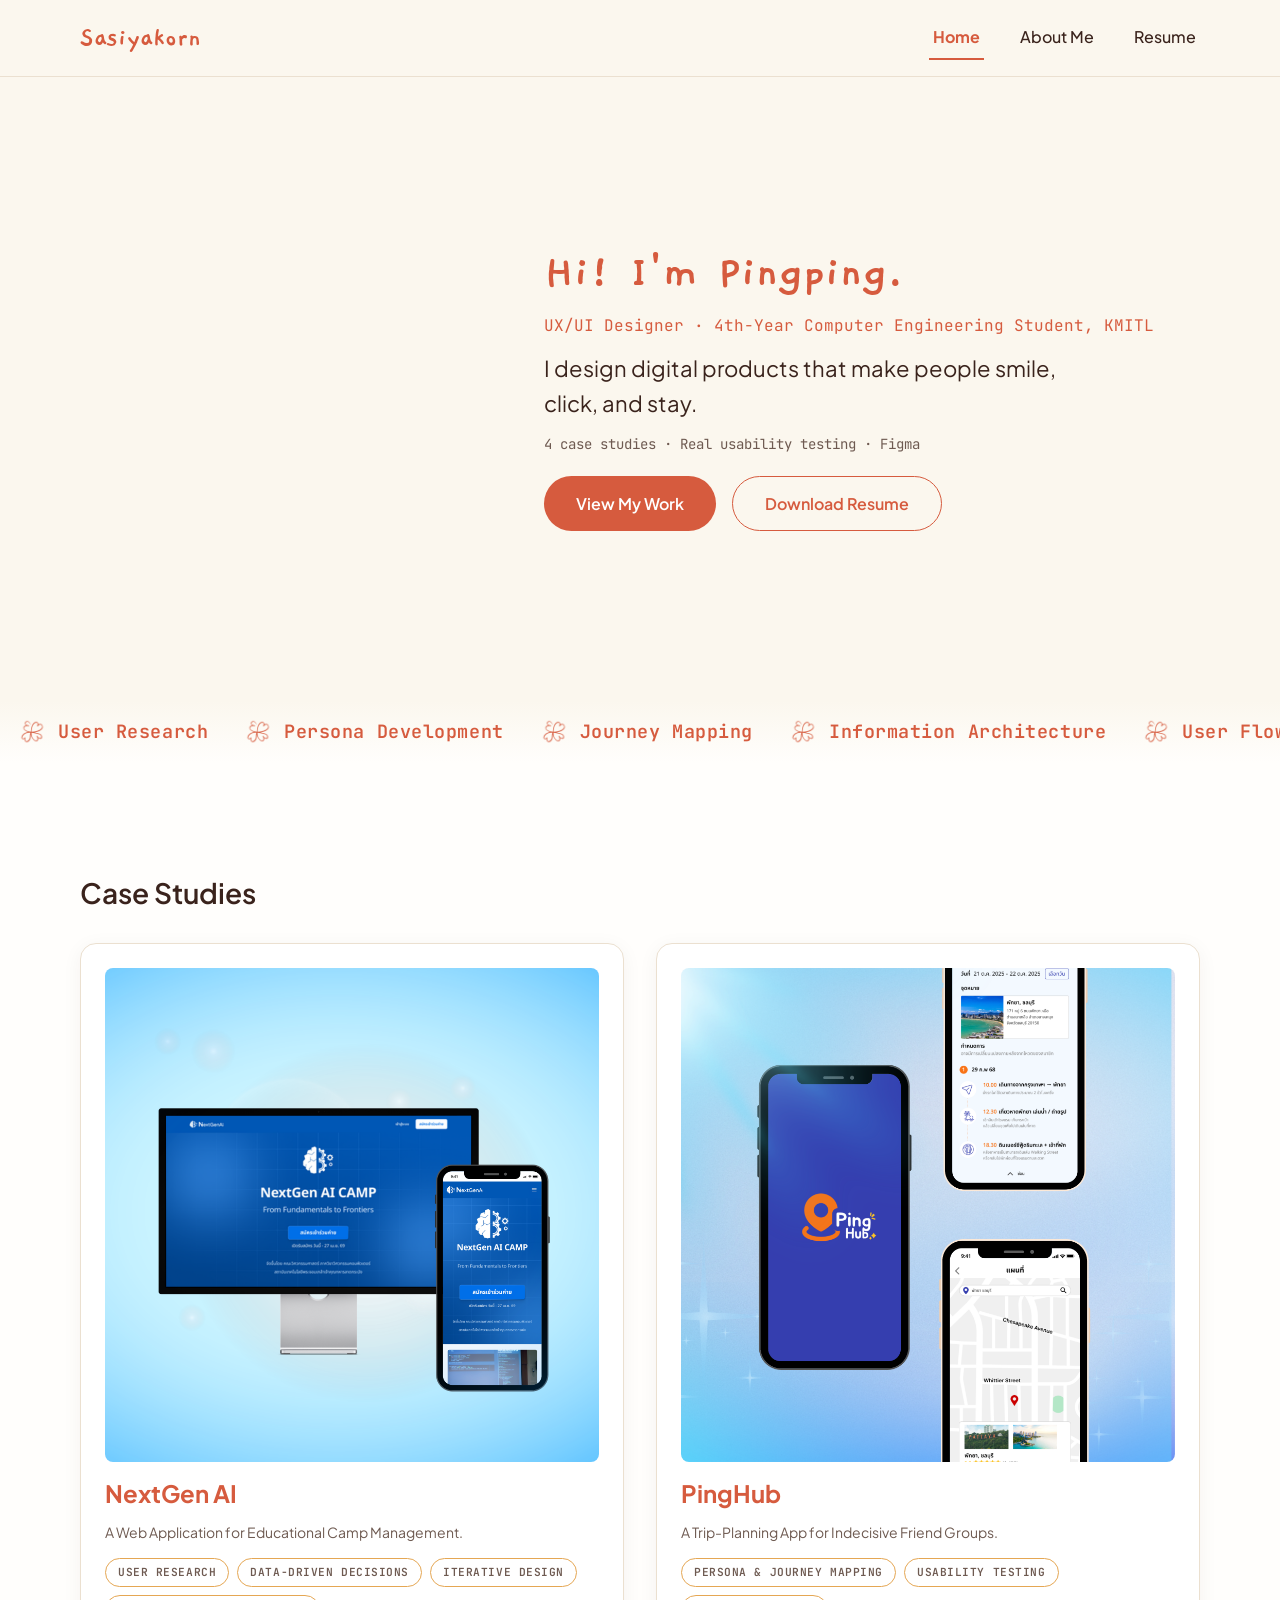
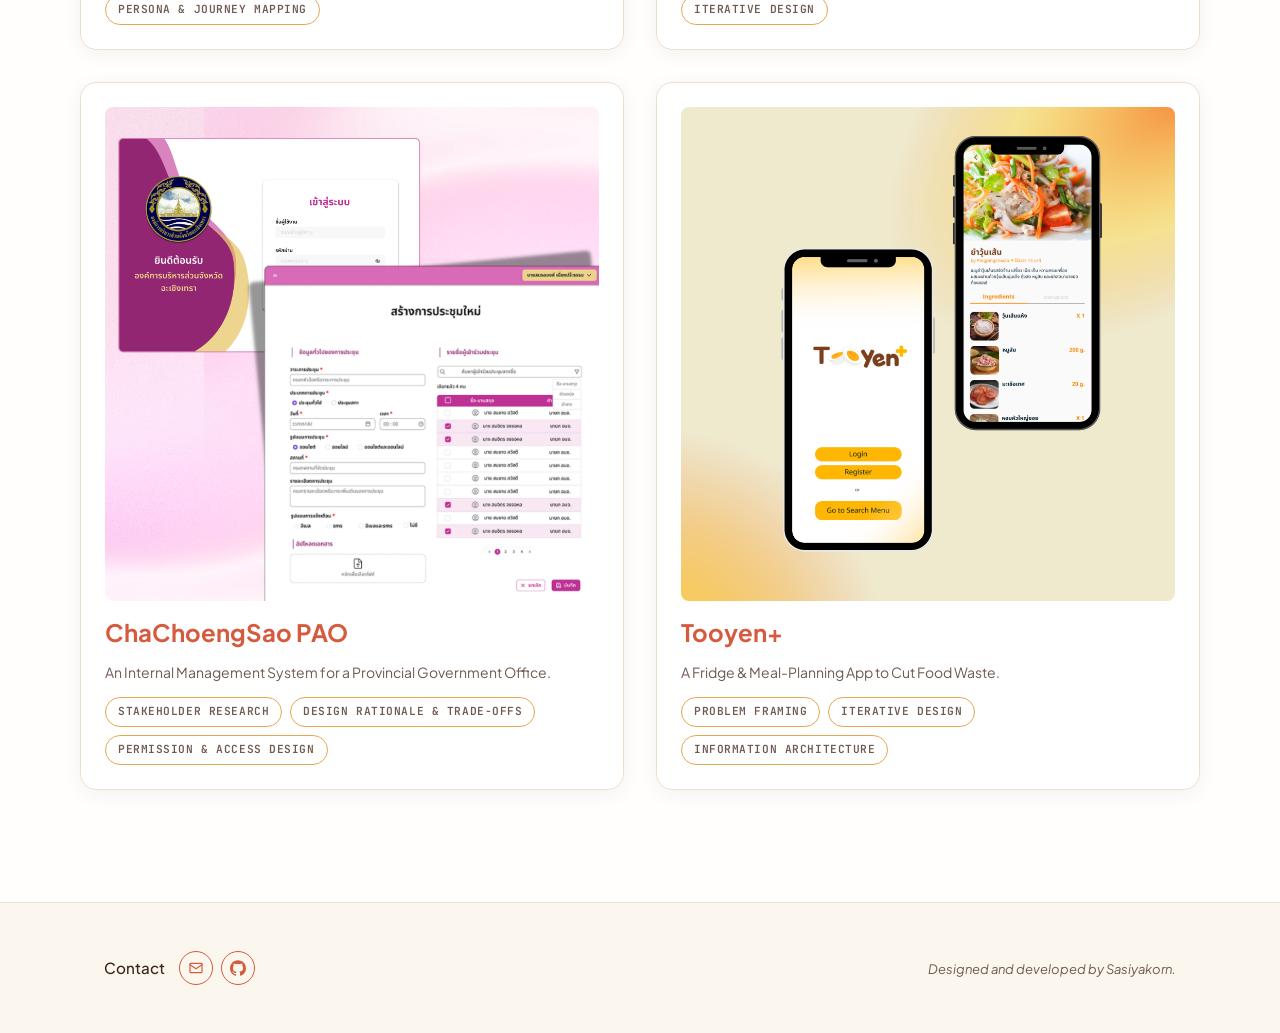
==== commit 8c34a810: "progress bar, pics, footer" ====
--- a/index.html
+++ b/index.html
@@ -40,11 +40,15 @@
 
       <ul class="nav-list">
         <li class="nav-item"><a href="index.html" class="nav-link" aria-current="page">Home</a></li>
-        <li class="nav-item"><a href="index.html#case-study-preview" class="nav-link">Case Study</a></li>
         <li class="nav-item"><a href="about.html" class="nav-link">About Me</a></li>
         <li class="nav-item"><a href="resume.html" class="nav-link">Resume</a></li>
       </ul>
     </nav>
+
+    <!-- Mobile-only scroll progress bar; width driven by JS near </body>.
+         Lives here (last child of .site-header) so it stays pinned to the
+         header's bottom edge as the sticky header scrolls. -->
+    <div class="scroll-progress" id="scrollProgress"></div>
   </header>
 
   <main>
@@ -198,20 +202,47 @@
        SITEMAP 1. HOME > FOOTER (Contact)
        Same footer markup copied into every page
   ========================================================== -->
-  <footer class="site-footer section container" id="contact">
-    <h2 class="footer-title">Contact</h2>
-    <div class="contact-info">
-      <p class="contact-email"><!-- placeholder: email --></p>
-      <p class="contact-phone"><!-- placeholder: phone --></p>
-      <div class="contact-socials">
-        <a href="#" class="social-link"><!-- placeholder: LinkedIn --></a>
-        <a href="#" class="social-link"><!-- placeholder: Behance / other portfolio link --></a>
-      </div>
+  <footer class="site-footer-mini" id="contact">
+    <div class="site-footer-mini__row">
+      <div class="site-footer-mini__contact">
+        <span class="site-footer-mini__label">Contact</span>
+        <div class="site-footer-mini__icons">
+          <a class="site-footer-mini__icon" href="mailto:sasiyakorn.chansiri@gmail.com" aria-label="Email Sasiyakorn">
+            <svg viewBox="0 0 24 24" fill="none" stroke="currentColor" stroke-width="1.8" stroke-linecap="round" stroke-linejoin="round">
+              <rect x="3" y="5" width="18" height="14" rx="1"></rect>
+              <path d="M3 7l9 6 9-6"></path>
+            </svg>
+          </a>
+          <a class="site-footer-mini__icon" href="https://github.com/piingping" target="_blank" rel="noopener" aria-label="GitHub profile">
+            <svg viewBox="0 0 24 24" fill="currentColor">
+              <path d="M12 .297c-6.63 0-12 5.373-12 12 0 5.303 3.438 9.8 8.205 11.385.6.113.82-.258.82-.577 0-.285-.01-1.04-.015-2.04-3.338.724-4.042-1.61-4.042-1.61-.546-1.387-1.333-1.756-1.333-1.756-1.089-.745.083-.729.083-.729 1.205.084 1.84 1.238 1.84 1.238 1.07 1.834 2.807 1.304 3.492.997.108-.775.42-1.305.763-1.605-2.665-.305-5.466-1.334-5.466-5.93 0-1.31.469-2.381 1.236-3.221-.124-.303-.535-1.524.117-3.176 0 0 1.008-.322 3.301 1.23.957-.266 1.983-.399 3.003-.404 1.02.005 2.047.138 3.006.404 2.29-1.552 3.297-1.23 3.297-1.23.653 1.653.242 2.874.118 3.176.77.84 1.235 1.911 1.235 3.221 0 4.609-2.807 5.624-5.479 5.921.43.372.823 1.102.823 2.222 0 1.606-.014 2.898-.014 3.293 0 .322.216.694.825.576C20.565 22.092 24 17.592 24 12.297c0-6.627-5.373-12-12-12"/>
+            </svg>
+          </a>
+        </div>
+      </div>
+      <p class="site-footer-mini__credit">Designed and developed by Sasiyakorn.</p>
     </div>
   </footer>
 
   <!-- <script src="scripts/main.js" defer></script> Phase 2: script -->
 
+  <script>
+    // Mobile-only reading progress bar (hidden on desktop via CSS,
+    // so this listener is harmless to leave running everywhere).
+    (function () {
+      var bar = document.getElementById('scrollProgress');
+      if (!bar) return;
+      function updateProgress() {
+        var scrollTop = window.scrollY || document.documentElement.scrollTop;
+        var docHeight = document.documentElement.scrollHeight - document.documentElement.clientHeight;
+        bar.style.width = (docHeight > 0 ? (scrollTop / docHeight) * 100 : 0) + '%';
+      }
+      window.addEventListener('scroll', updateProgress, { passive: true });
+      window.addEventListener('resize', updateProgress);
+      updateProgress();
+    })();
+  </script>
+
 </body>
 
 </html>
--- a/styles/main.css
+++ b/styles/main.css
@@ -377,55 +377,110 @@
   }
 }
 
-/* ==========================================================================
-   7. FOOTER
+/* Scroll progress bar — mobile only; fills left-to-right as the reader
+   scrolls down the page. Lives inside .site-header (last child) so it's
+   pinned to the header's bottom edge and scrolls/sticks with it — no need
+   to track header height, since .site-header is already position: sticky
+   (a positioned element), which makes it the containing block here. */
+.scroll-progress {
+  position: absolute;
+  bottom: 0;
+  left: 0;
+  width: 0%;
+  height: 3px;
+  background: var(--accent-primary);
+  transition: width 0.1s ease-out;
+}
+
+@media (min-width: 768px) {
+  .scroll-progress {
+    display: none;
+  }
+}
+
+/* ==========================================================================
+   7. FOOTER — minimal single-row footer, shared across every page
+   (site index pages via main.css, case studies via main.css + project-detail.css)
    ========================================================================== */
-.site-footer {
-  background-color: var(--surface);
-  border-top: 1px solid var(--border-color);
-  text-align: center;
-}
-
-.footer-title {
-  margin-bottom: 16px;
-}
-
-.contact-info {
-  display: flex;
-  flex-direction: column;
+.site-footer-mini {
+  background: var(--bg-primary);
+  border-top: 1px solid var(--border-color); /* full-width divider */
+}
+
+.site-footer-mini__row {
+  display: flex;
+  align-items: baseline;
+  justify-content: space-between;
+  flex-wrap: wrap;
+  gap: 20px 32px;
+  max-width: var(--container-max-width);
+  margin: 0 auto;
+  padding: 48px clamp(20px, 5vw, 64px);
+}
+
+.site-footer-mini__contact {
+  display: flex;
+  align-items: center;
+  gap: 14px;
+}
+
+.site-footer-mini__label {
+  color: var(--text-primary);
+  font-weight: 500;
+  font-size: 0.95rem;
+}
+
+.site-footer-mini__icons {
+  display: flex;
   align-items: center;
   gap: 8px;
 }
 
-.contact-email,
-.contact-phone {
+.site-footer-mini__icon {
+  display: inline-flex;
+  align-items: center;
+  justify-content: center;
+  width: 34px;
+  height: 34px;
+  border-radius: 50%;
+  border: 1px solid var(--accent-primary);
+  background: transparent;
+  color: var(--accent-primary);
+  text-decoration: none;
+  transition: background-color 0.2s ease, color 0.2s ease;
+}
+
+.site-footer-mini__icon svg {
+  width: 16px;
+  height: 16px;
+}
+
+.site-footer-mini__icon:hover,
+.site-footer-mini__icon:focus-visible {
+  background: var(--accent-primary);
+  color: var(--bg-primary);
+}
+
+.site-footer-mini__icon:focus-visible {
+  outline: 2px solid var(--accent-primary);
+  outline-offset: 3px;
+}
+
+.site-footer-mini__credit {
+  margin: 0;
+  font-style: italic;
+  font-size: 0.8125rem;
   color: var(--text-secondary);
 }
 
-.contact-socials {
-  display: flex;
-  justify-content: center;
-  gap: 16px;
-  margin-top: 8px;
-}
-
-.social-link {
-  display: inline-flex;
-  align-items: center;
-  justify-content: center;
-  width: 40px;
-  height: 40px;
-  border: 1px solid var(--border-color);
-  border-radius: 50%;
-  color: var(--text-primary);
-  text-decoration: none;
-  transition: background-color 0.2s ease, color 0.2s ease, border-color 0.2s ease;
-}
-
-.social-link:hover {
-  background-color: var(--accent-primary);
-  border-color: var(--accent-primary);
-  color: #FFFFFF;
+@media (max-width: 560px) {
+  .site-footer-mini__row {
+    flex-direction: column;
+    align-items: flex-start;
+    gap: 24px;
+    padding-top: 40px;
+    padding-bottom: 40px;
+  }
 }
 
 /* ==========================================================================
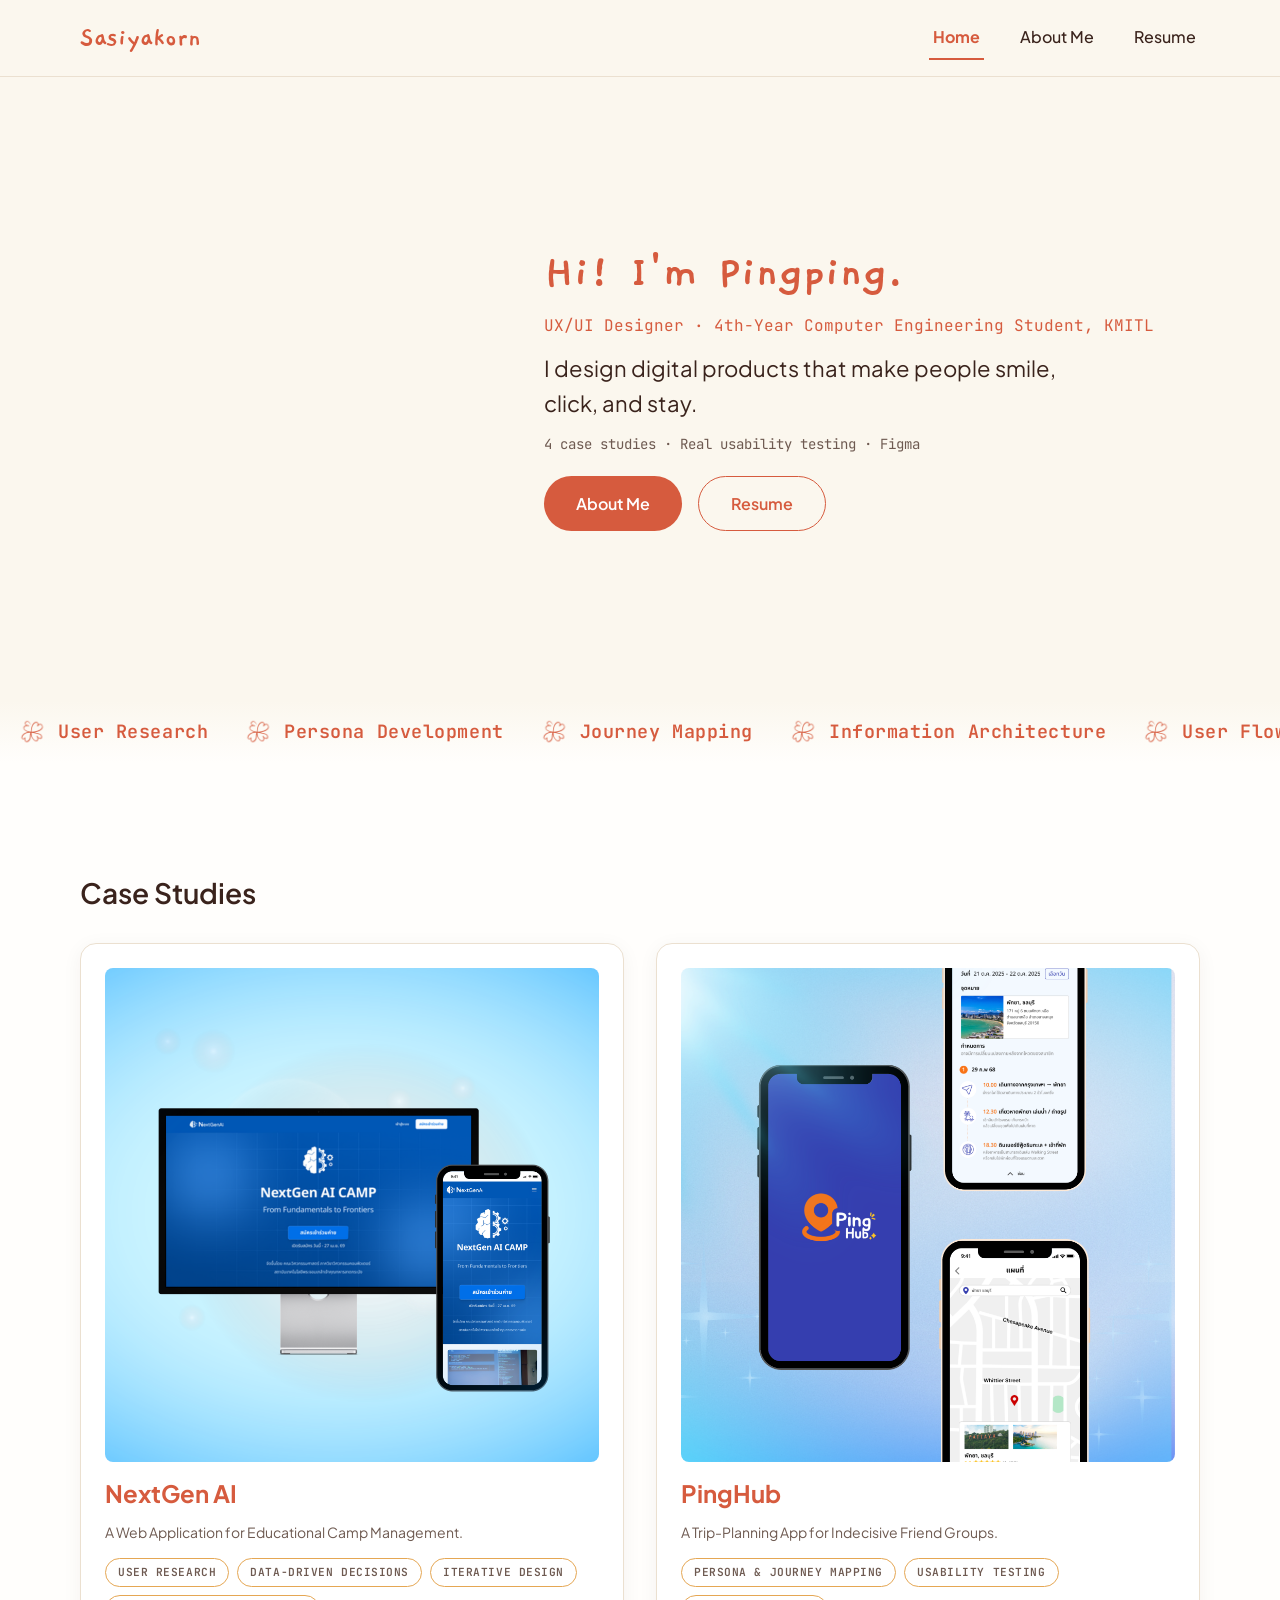
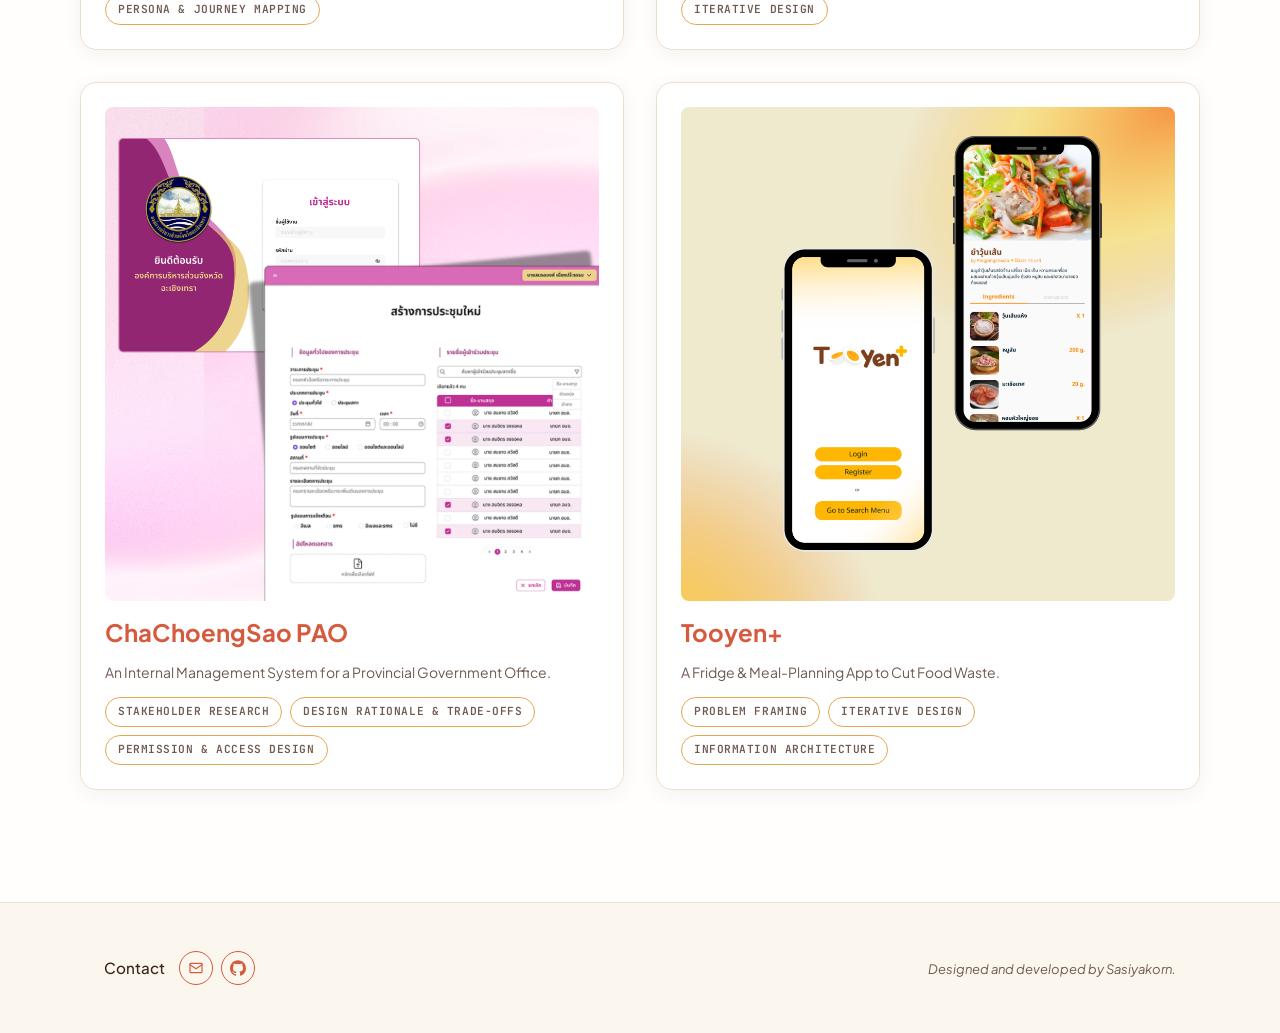
==== commit a4038113: "update" ====
--- a/index.html
+++ b/index.html
@@ -5,7 +5,7 @@
   <meta charset="UTF-8">
   <meta name="viewport" content="width=device-width, initial-scale=1.0">
   <title>Sasiyakorn — UX/UI Designer Portfolio</title>
-<link rel="icon" type="image/png" href="assets/my-logo.png">
+  <link rel="icon" type="image/png" href="assets/my-logo.png">
   <!-- Google Fonts: Plus Jakarta Sans (Latin) + Kanit (Latin + Thai, for Thai body copy) -->
   <link rel="preconnect" href="https://fonts.googleapis.com">
   <link rel="preconnect" href="https://fonts.gstatic.com" crossorigin>
@@ -44,11 +44,6 @@
         <li class="nav-item"><a href="resume.html" class="nav-link">Resume</a></li>
       </ul>
     </nav>
-
-    <!-- Mobile-only scroll progress bar; width driven by JS near </body>.
-         Lives here (last child of .site-header) so it stays pinned to the
-         header's bottom edge as the sticky header scrolls. -->
-    <div class="scroll-progress" id="scrollProgress"></div>
   </header>
 
   <main>
@@ -63,33 +58,33 @@
          section 8 for the matching style block.
     ========================================================== -->
     <div class="hero-bg-full">
-    <section class="hero-section section container" id="hero">
-      <div class="hero-profile-image">
-        <!-- placeholder: profile photo -->
-        <!-- <img class="hero-profile-img" src="assets/images/profile-home.png" alt=""> -->
-        <video autoplay loop muted playsinline width="100%">
-          <source src="assets/images/profile-home.mp4" type="video/mp4" />
-        </video>
-      </div>
-
-      <div class="hero-content">
-        <h1 class="hero-greeting">Hi! I'm Pingping.</h1>
-
-        <p class="hero-role">UX/UI Designer · 4th-Year Computer Engineering Student, KMITL</p>
-
-        <p class="hero-intro">
-          <span class="hero-intro-full">I design digital products that make people smile, click, and stay.</span>
-          <span class="hero-intro-short">I design products people actually enjoy using.</span>
-        </p>
-
-        <p class="hero-meta">4 case studies · Real usability testing · Figma</p>
-
-        <div class="hero-cta-group">
-          <a href="#case-study-preview" class="btn-primary hero-btn-primary">View My Work</a>
-          <a href="resume.html" class="hero-btn-secondary">Download Resume</a>
+      <section class="hero-section section container" id="hero">
+        <div class="hero-profile-image">
+          <!-- placeholder: profile photo -->
+          <!-- <img class="hero-profile-img" src="assets/images/profile-home.png" alt=""> -->
+          <video autoplay loop muted playsinline width="100%">
+            <source src="assets/images/profile-home.mp4" type="video/mp4" />
+          </video>
         </div>
-      </div>
-    </section>
+
+        <div class="hero-content">
+          <h1 class="hero-greeting">Hi! I'm Pingping.</h1>
+
+          <p class="hero-role">UX/UI Designer · 4th-Year Computer Engineering Student, KMITL</p>
+
+          <p class="hero-intro">
+            <span class="hero-intro-full">I design digital products that make people smile, click, and stay.</span>
+            <span class="hero-intro-short">I design products people actually enjoy using.</span>
+          </p>
+
+          <p class="hero-meta">4 case studies · Real usability testing · Figma</p>
+
+          <div class="hero-cta-group">
+            <a href="about.html" class="btn-primary hero-btn-primary">About Me</a>
+            <a href="resume.html" class="hero-btn-secondary">Resume</a>
+          </div>
+        </div>
+      </section>
     </div>
 
     <!-- =========================================================
@@ -104,29 +99,49 @@
     <section class="skills-marquee-section" aria-label="Design process skills">
       <div class="skills-marquee-track">
         <ul class="skills-marquee-list">
-          <li class="skills-marquee-item"><img class="skills-marquee-icon" src="assets/images/marquee/marquee-doodle.png" alt=""><span>User Research</span></li>
-          <li class="skills-marquee-item"><img class="skills-marquee-icon" src="assets/images/marquee/marquee-doodle.png" alt=""><span>Persona Development</span></li>
-          <li class="skills-marquee-item"><img class="skills-marquee-icon" src="assets/images/marquee/marquee-doodle.png" alt=""><span>Journey Mapping</span></li>
-          <li class="skills-marquee-item"><img class="skills-marquee-icon" src="assets/images/marquee/marquee-doodle.png" alt=""><span>Information Architecture</span></li>
-          <li class="skills-marquee-item"><img class="skills-marquee-icon" src="assets/images/marquee/marquee-doodle.png" alt=""><span>User Flow</span></li>
-          <li class="skills-marquee-item"><img class="skills-marquee-icon" src="assets/images/marquee/marquee-doodle.png" alt=""><span>Usability Testing</span></li>
-          <li class="skills-marquee-item"><img class="skills-marquee-icon" src="assets/images/marquee/marquee-doodle.png" alt=""><span>User Story Mapping</span></li>
-          <li class="skills-marquee-item"><img class="skills-marquee-icon" src="assets/images/marquee/marquee-doodle.png" alt=""><span>Wireframing</span></li>
-          <li class="skills-marquee-item"><img class="skills-marquee-icon" src="assets/images/marquee/marquee-doodle.png" alt=""><span>Prototyping</span></li>
-          <li class="skills-marquee-item"><img class="skills-marquee-icon" src="assets/images/marquee/marquee-doodle.png" alt=""><span>Design Systems</span></li>
+          <li class="skills-marquee-item"><img class="skills-marquee-icon"
+              src="assets/images/marquee/marquee-doodle.png" alt=""><span>User Research</span></li>
+          <li class="skills-marquee-item"><img class="skills-marquee-icon"
+              src="assets/images/marquee/marquee-doodle.png" alt=""><span>Persona Development</span></li>
+          <li class="skills-marquee-item"><img class="skills-marquee-icon"
+              src="assets/images/marquee/marquee-doodle.png" alt=""><span>Journey Mapping</span></li>
+          <li class="skills-marquee-item"><img class="skills-marquee-icon"
+              src="assets/images/marquee/marquee-doodle.png" alt=""><span>Information Architecture</span></li>
+          <li class="skills-marquee-item"><img class="skills-marquee-icon"
+              src="assets/images/marquee/marquee-doodle.png" alt=""><span>User Flow</span></li>
+          <li class="skills-marquee-item"><img class="skills-marquee-icon"
+              src="assets/images/marquee/marquee-doodle.png" alt=""><span>Usability Testing</span></li>
+          <li class="skills-marquee-item"><img class="skills-marquee-icon"
+              src="assets/images/marquee/marquee-doodle.png" alt=""><span>User Story Mapping</span></li>
+          <li class="skills-marquee-item"><img class="skills-marquee-icon"
+              src="assets/images/marquee/marquee-doodle.png" alt=""><span>Wireframing</span></li>
+          <li class="skills-marquee-item"><img class="skills-marquee-icon"
+              src="assets/images/marquee/marquee-doodle.png" alt=""><span>Prototyping</span></li>
+          <li class="skills-marquee-item"><img class="skills-marquee-icon"
+              src="assets/images/marquee/marquee-doodle.png" alt=""><span>Design Systems</span></li>
         </ul>
         <!-- Exact duplicate, hidden from assistive tech: makes the 50% translateX loop seamless -->
         <ul class="skills-marquee-list" aria-hidden="true">
-          <li class="skills-marquee-item"><img class="skills-marquee-icon" src="assets/images/marquee/marquee-doodle.png" alt=""><span>User Research</span></li>
-          <li class="skills-marquee-item"><img class="skills-marquee-icon" src="assets/images/marquee/marquee-doodle.png" alt=""><span>Persona Development</span></li>
-          <li class="skills-marquee-item"><img class="skills-marquee-icon" src="assets/images/marquee/marquee-doodle.png" alt=""><span>Journey Mapping</span></li>
-          <li class="skills-marquee-item"><img class="skills-marquee-icon" src="assets/images/marquee/marquee-doodle.png" alt=""><span>Information Architecture</span></li>
-          <li class="skills-marquee-item"><img class="skills-marquee-icon" src="assets/images/marquee/marquee-doodle.png" alt=""><span>User Flow</span></li>
-          <li class="skills-marquee-item"><img class="skills-marquee-icon" src="assets/images/marquee/marquee-doodle.png" alt=""><span>Usability Testing</span></li>
-          <li class="skills-marquee-item"><img class="skills-marquee-icon" src="assets/images/marquee/marquee-doodle.png" alt=""><span>User Story Mapping</span></li>
-          <li class="skills-marquee-item"><img class="skills-marquee-icon" src="assets/images/marquee/marquee-doodle.png" alt=""><span>Wireframing</span></li>
-          <li class="skills-marquee-item"><img class="skills-marquee-icon" src="assets/images/marquee/marquee-doodle.png" alt=""><span>Prototyping</span></li>
-          <li class="skills-marquee-item"><img class="skills-marquee-icon" src="assets/images/marquee/marquee-doodle.png" alt=""><span>Design Systems</span></li>
+          <li class="skills-marquee-item"><img class="skills-marquee-icon"
+              src="assets/images/marquee/marquee-doodle.png" alt=""><span>User Research</span></li>
+          <li class="skills-marquee-item"><img class="skills-marquee-icon"
+              src="assets/images/marquee/marquee-doodle.png" alt=""><span>Persona Development</span></li>
+          <li class="skills-marquee-item"><img class="skills-marquee-icon"
+              src="assets/images/marquee/marquee-doodle.png" alt=""><span>Journey Mapping</span></li>
+          <li class="skills-marquee-item"><img class="skills-marquee-icon"
+              src="assets/images/marquee/marquee-doodle.png" alt=""><span>Information Architecture</span></li>
+          <li class="skills-marquee-item"><img class="skills-marquee-icon"
+              src="assets/images/marquee/marquee-doodle.png" alt=""><span>User Flow</span></li>
+          <li class="skills-marquee-item"><img class="skills-marquee-icon"
+              src="assets/images/marquee/marquee-doodle.png" alt=""><span>Usability Testing</span></li>
+          <li class="skills-marquee-item"><img class="skills-marquee-icon"
+              src="assets/images/marquee/marquee-doodle.png" alt=""><span>User Story Mapping</span></li>
+          <li class="skills-marquee-item"><img class="skills-marquee-icon"
+              src="assets/images/marquee/marquee-doodle.png" alt=""><span>Wireframing</span></li>
+          <li class="skills-marquee-item"><img class="skills-marquee-icon"
+              src="assets/images/marquee/marquee-doodle.png" alt=""><span>Prototyping</span></li>
+          <li class="skills-marquee-item"><img class="skills-marquee-icon"
+              src="assets/images/marquee/marquee-doodle.png" alt=""><span>Design Systems</span></li>
         </ul>
       </div>
     </section>
@@ -208,14 +223,17 @@
         <span class="site-footer-mini__label">Contact</span>
         <div class="site-footer-mini__icons">
           <a class="site-footer-mini__icon" href="mailto:sasiyakorn.chansiri@gmail.com" aria-label="Email Sasiyakorn">
-            <svg viewBox="0 0 24 24" fill="none" stroke="currentColor" stroke-width="1.8" stroke-linecap="round" stroke-linejoin="round">
+            <svg viewBox="0 0 24 24" fill="none" stroke="currentColor" stroke-width="1.8" stroke-linecap="round"
+              stroke-linejoin="round">
               <rect x="3" y="5" width="18" height="14" rx="1"></rect>
               <path d="M3 7l9 6 9-6"></path>
             </svg>
           </a>
-          <a class="site-footer-mini__icon" href="https://github.com/piingping" target="_blank" rel="noopener" aria-label="GitHub profile">
+          <a class="site-footer-mini__icon" href="https://github.com/piingping" target="_blank" rel="noopener"
+            aria-label="GitHub profile">
             <svg viewBox="0 0 24 24" fill="currentColor">
-              <path d="M12 .297c-6.63 0-12 5.373-12 12 0 5.303 3.438 9.8 8.205 11.385.6.113.82-.258.82-.577 0-.285-.01-1.04-.015-2.04-3.338.724-4.042-1.61-4.042-1.61-.546-1.387-1.333-1.756-1.333-1.756-1.089-.745.083-.729.083-.729 1.205.084 1.84 1.238 1.84 1.238 1.07 1.834 2.807 1.304 3.492.997.108-.775.42-1.305.763-1.605-2.665-.305-5.466-1.334-5.466-5.93 0-1.31.469-2.381 1.236-3.221-.124-.303-.535-1.524.117-3.176 0 0 1.008-.322 3.301 1.23.957-.266 1.983-.399 3.003-.404 1.02.005 2.047.138 3.006.404 2.29-1.552 3.297-1.23 3.297-1.23.653 1.653.242 2.874.118 3.176.77.84 1.235 1.911 1.235 3.221 0 4.609-2.807 5.624-5.479 5.921.43.372.823 1.102.823 2.222 0 1.606-.014 2.898-.014 3.293 0 .322.216.694.825.576C20.565 22.092 24 17.592 24 12.297c0-6.627-5.373-12-12-12"/>
+              <path
+                d="M12 .297c-6.63 0-12 5.373-12 12 0 5.303 3.438 9.8 8.205 11.385.6.113.82-.258.82-.577 0-.285-.01-1.04-.015-2.04-3.338.724-4.042-1.61-4.042-1.61-.546-1.387-1.333-1.756-1.333-1.756-1.089-.745.083-.729.083-.729 1.205.084 1.84 1.238 1.84 1.238 1.07 1.834 2.807 1.304 3.492.997.108-.775.42-1.305.763-1.605-2.665-.305-5.466-1.334-5.466-5.93 0-1.31.469-2.381 1.236-3.221-.124-.303-.535-1.524.117-3.176 0 0 1.008-.322 3.301 1.23.957-.266 1.983-.399 3.003-.404 1.02.005 2.047.138 3.006.404 2.29-1.552 3.297-1.23 3.297-1.23.653 1.653.242 2.874.118 3.176.77.84 1.235 1.911 1.235 3.221 0 4.609-2.807 5.624-5.479 5.921.43.372.823 1.102.823 2.222 0 1.606-.014 2.898-.014 3.293 0 .322.216.694.825.576C20.565 22.092 24 17.592 24 12.297c0-6.627-5.373-12-12-12" />
             </svg>
           </a>
         </div>
@@ -226,23 +244,6 @@
 
   <!-- <script src="scripts/main.js" defer></script> Phase 2: script -->
 
-  <script>
-    // Mobile-only reading progress bar (hidden on desktop via CSS,
-    // so this listener is harmless to leave running everywhere).
-    (function () {
-      var bar = document.getElementById('scrollProgress');
-      if (!bar) return;
-      function updateProgress() {
-        var scrollTop = window.scrollY || document.documentElement.scrollTop;
-        var docHeight = document.documentElement.scrollHeight - document.documentElement.clientHeight;
-        bar.style.width = (docHeight > 0 ? (scrollTop / docHeight) * 100 : 0) + '%';
-      }
-      window.addEventListener('scroll', updateProgress, { passive: true });
-      window.addEventListener('resize', updateProgress);
-      updateProgress();
-    })();
-  </script>
-
 </body>
 
 </html>
--- a/styles/main.css
+++ b/styles/main.css
@@ -377,11 +377,19 @@
   }
 }
 
-/* Scroll progress bar — mobile only; fills left-to-right as the reader
-   scrolls down the page. Lives inside .site-header (last child) so it's
-   pinned to the header's bottom edge and scrolls/sticks with it — no need
-   to track header height, since .site-header is already position: sticky
-   (a positioned element), which makes it the containing block here. */
+/* Scroll progress bar — fills left-to-right as the reader scrolls down the
+   page. Lives inside .site-header (last child) so it's pinned to the
+   header's bottom edge and scrolls/sticks with it — no need to track
+   header height, since .site-header is already position: sticky (a
+   positioned element), which makes it the containing block here.
+
+   Shown on the 4 case-study pages + About Me; index.html and resume.html
+   don't include the markup for it at all, so this rule is simply unused
+   there. Breakpoint is 1400px so it hands off to the case-study pages'
+   .toc-side (styles/project-detail.css) right where that becomes visible
+   — below 1400px there's no room for the side TOC, so this bar is the
+   wayfinding/progress cue instead; at 1400px+ the TOC takes over and this
+   hides. Keep these two breakpoints in sync if either one changes. */
 .scroll-progress {
   position: absolute;
   bottom: 0;
@@ -392,7 +400,7 @@
   transition: width 0.1s ease-out;
 }
 
-@media (min-width: 768px) {
+@media (min-width: 1401px) {
   .scroll-progress {
     display: none;
   }
@@ -582,7 +590,7 @@
 
 .hero-btn-primary {
   border-radius: 100px;
-  padding: 14px 32px;
+  padding: 4px 32px;
 }
 
 .hero-btn-secondary {
